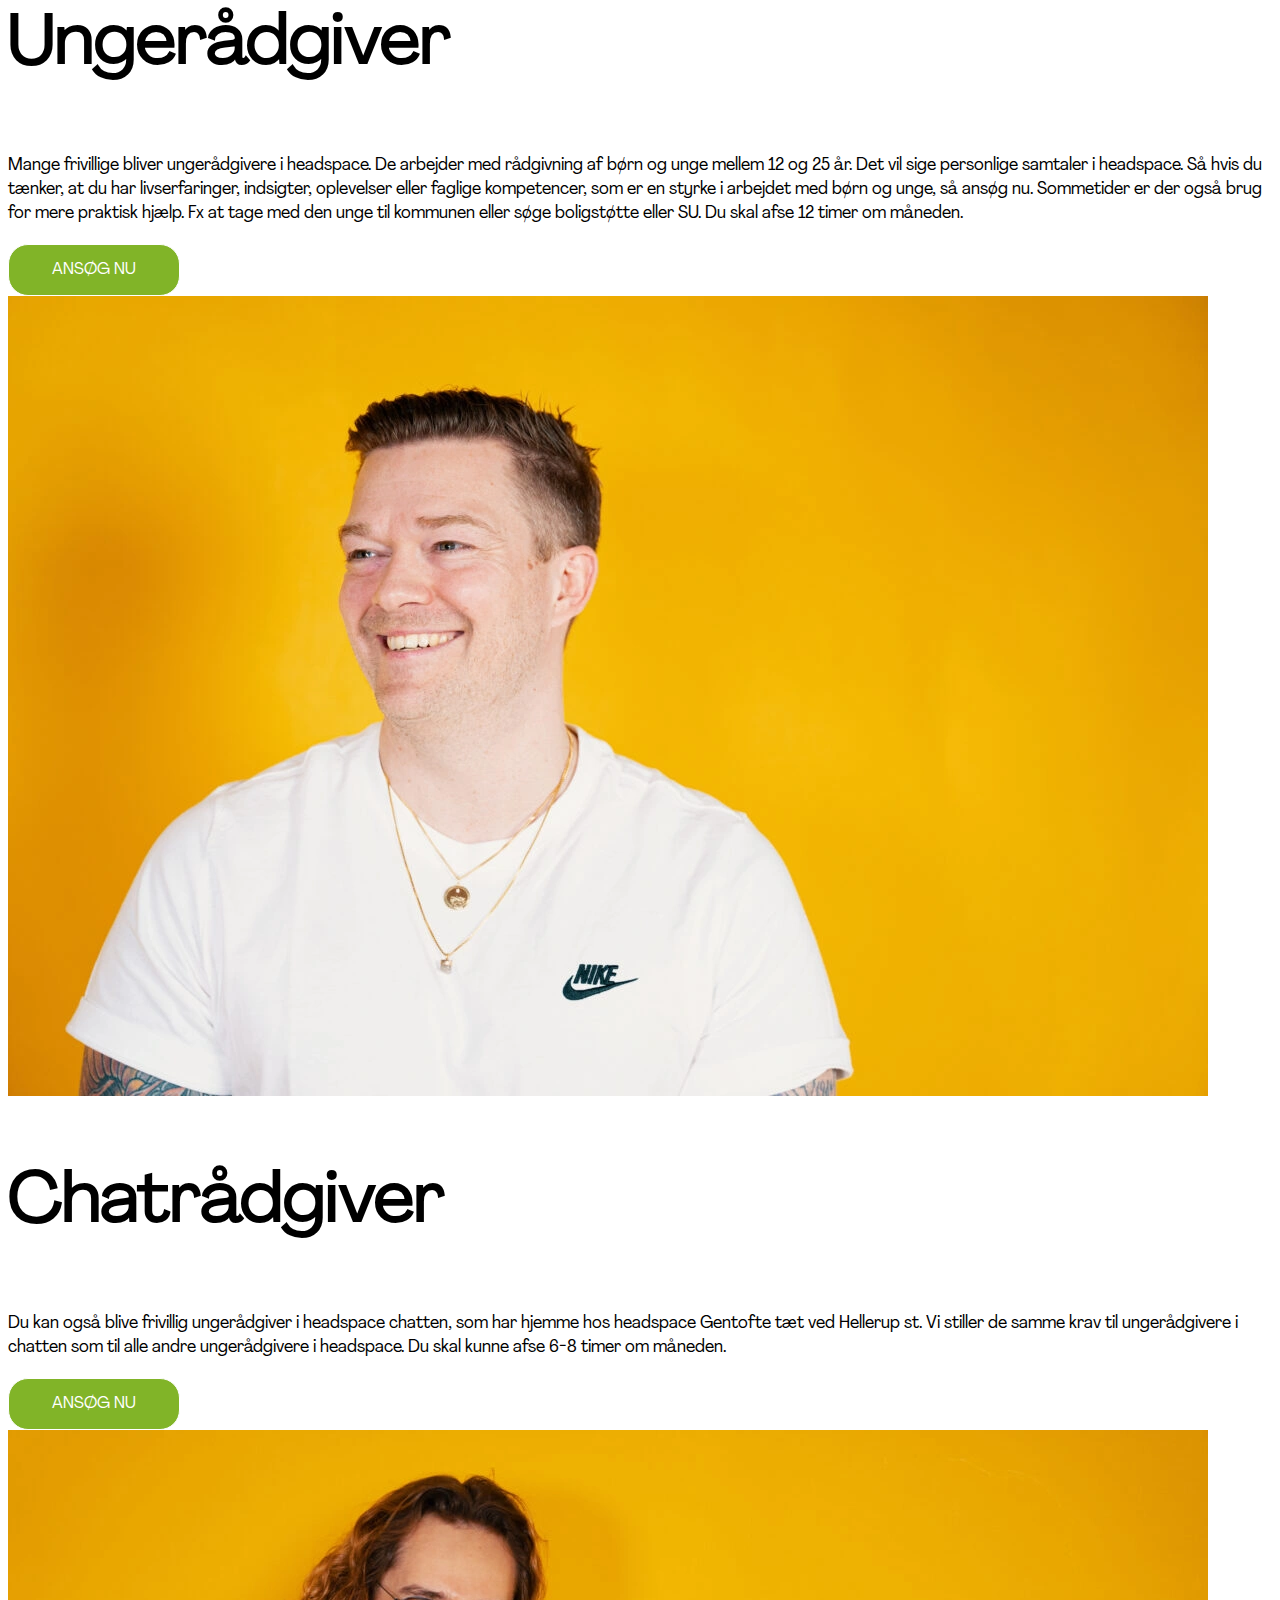
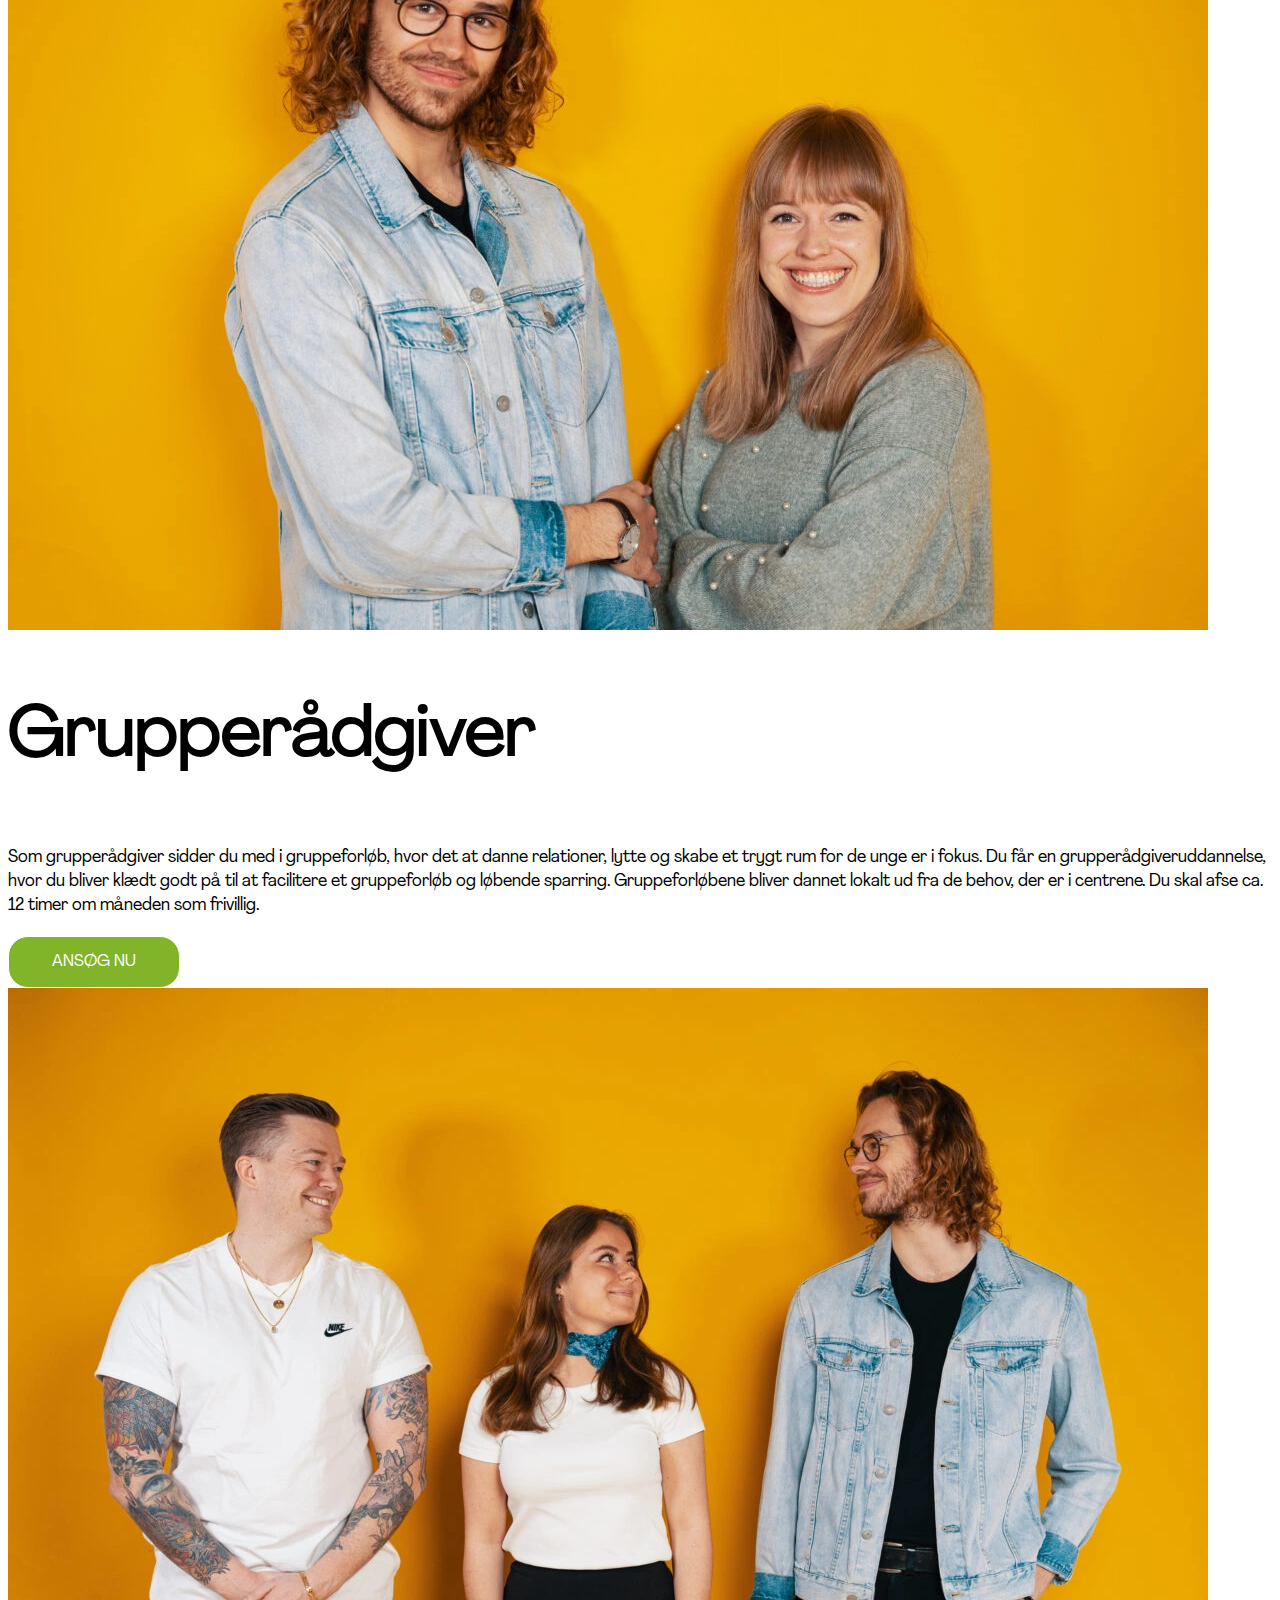
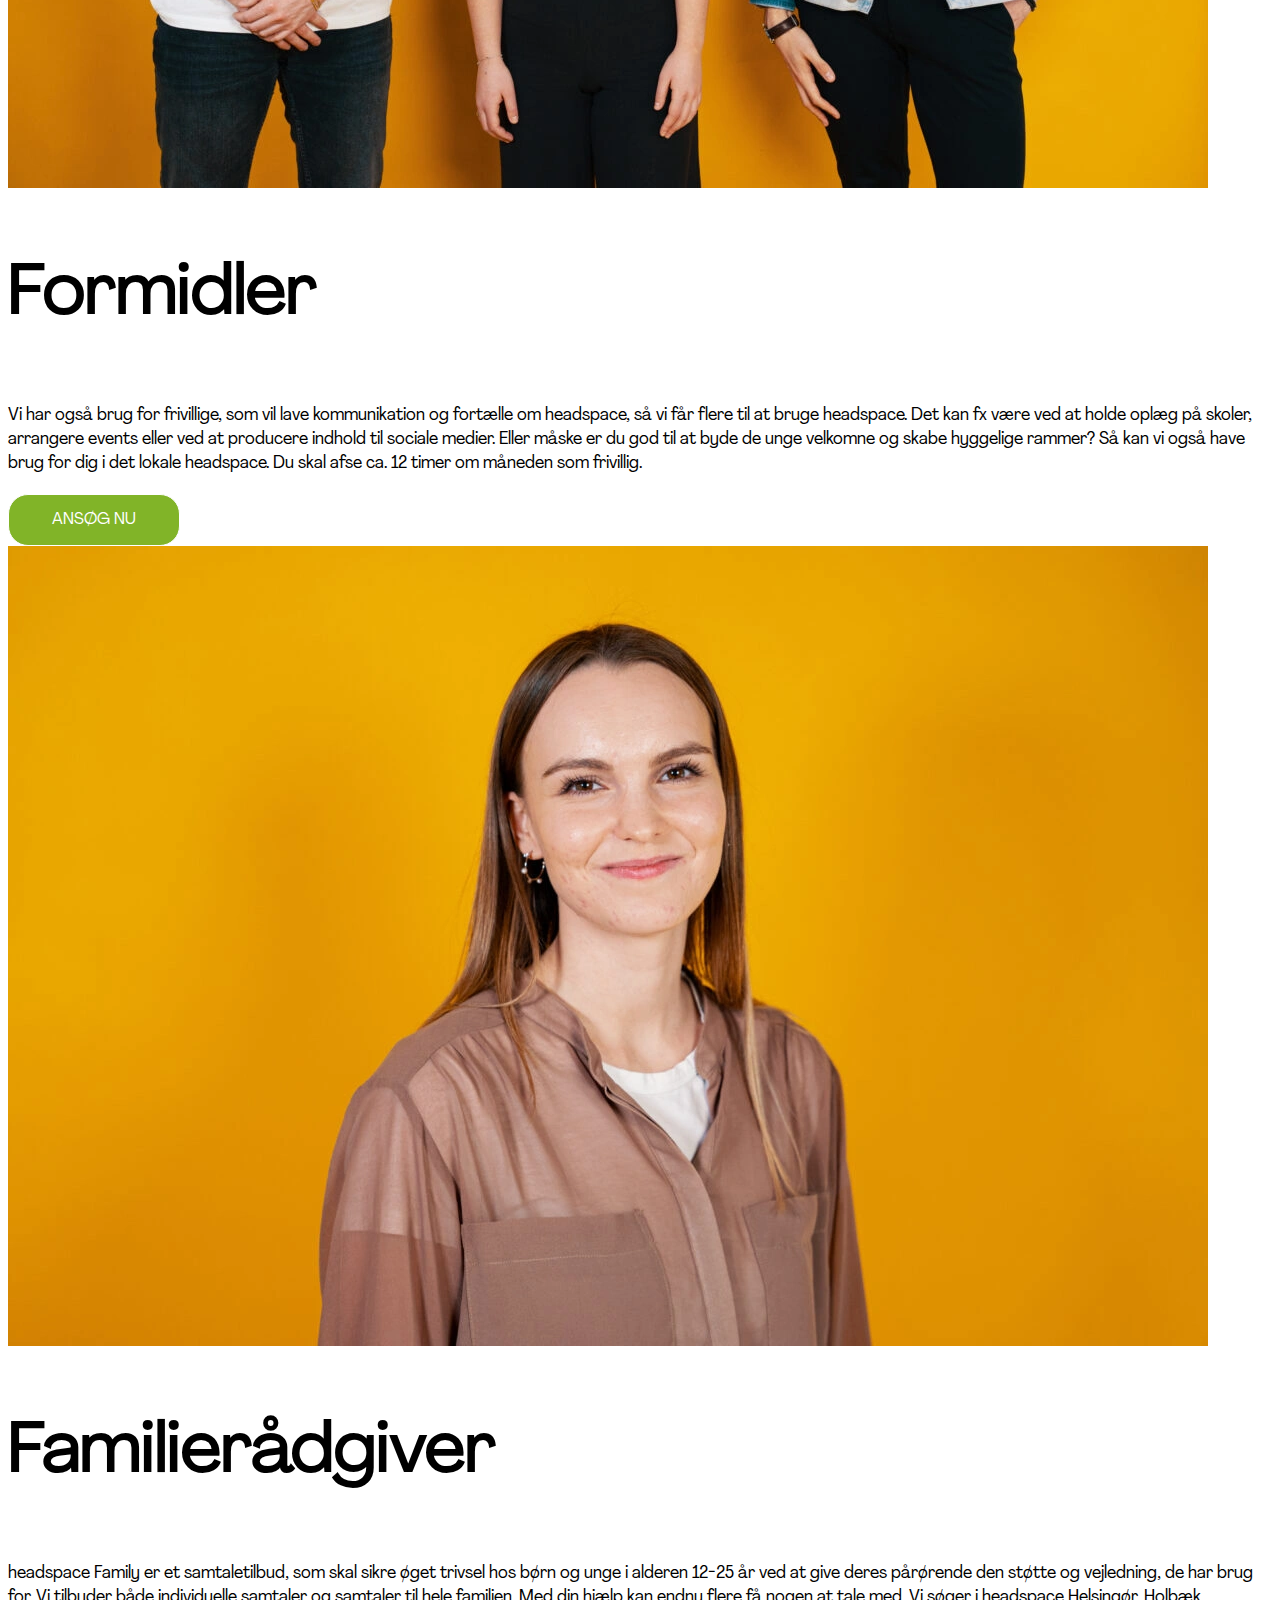
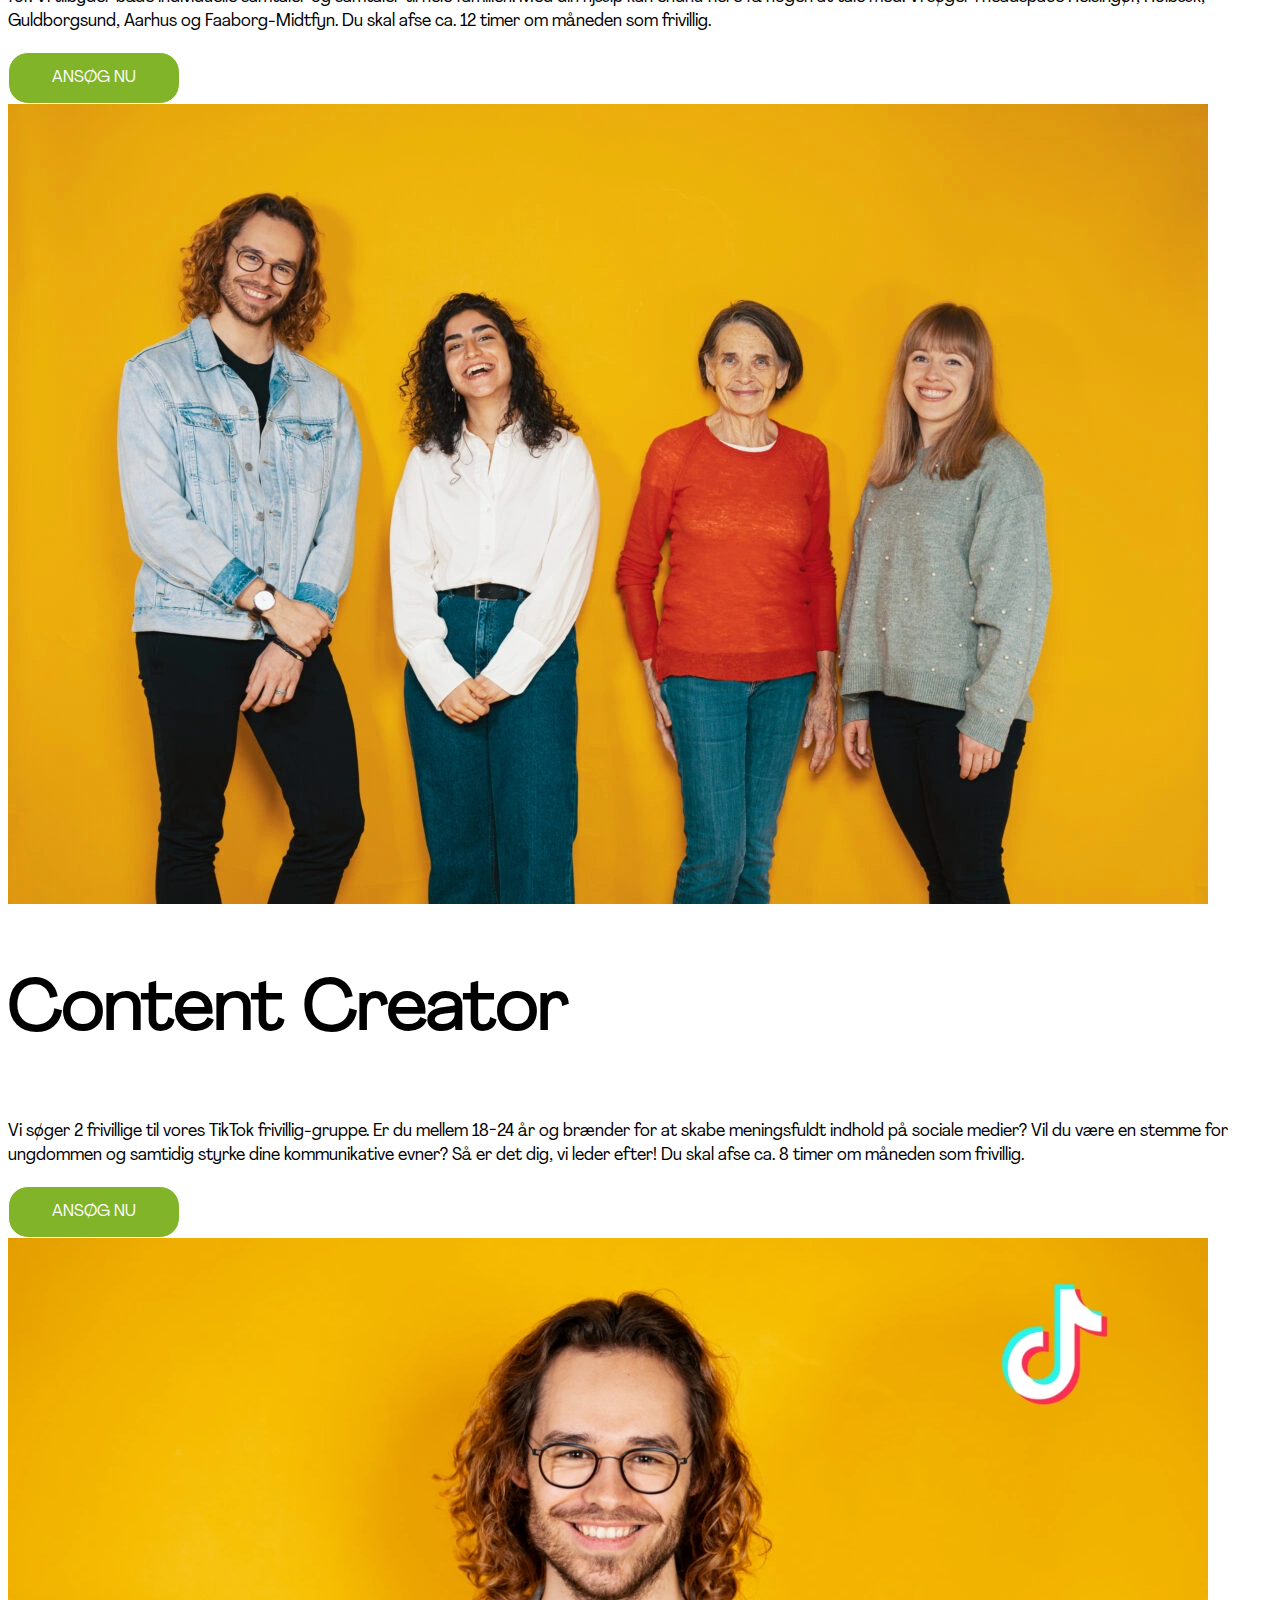
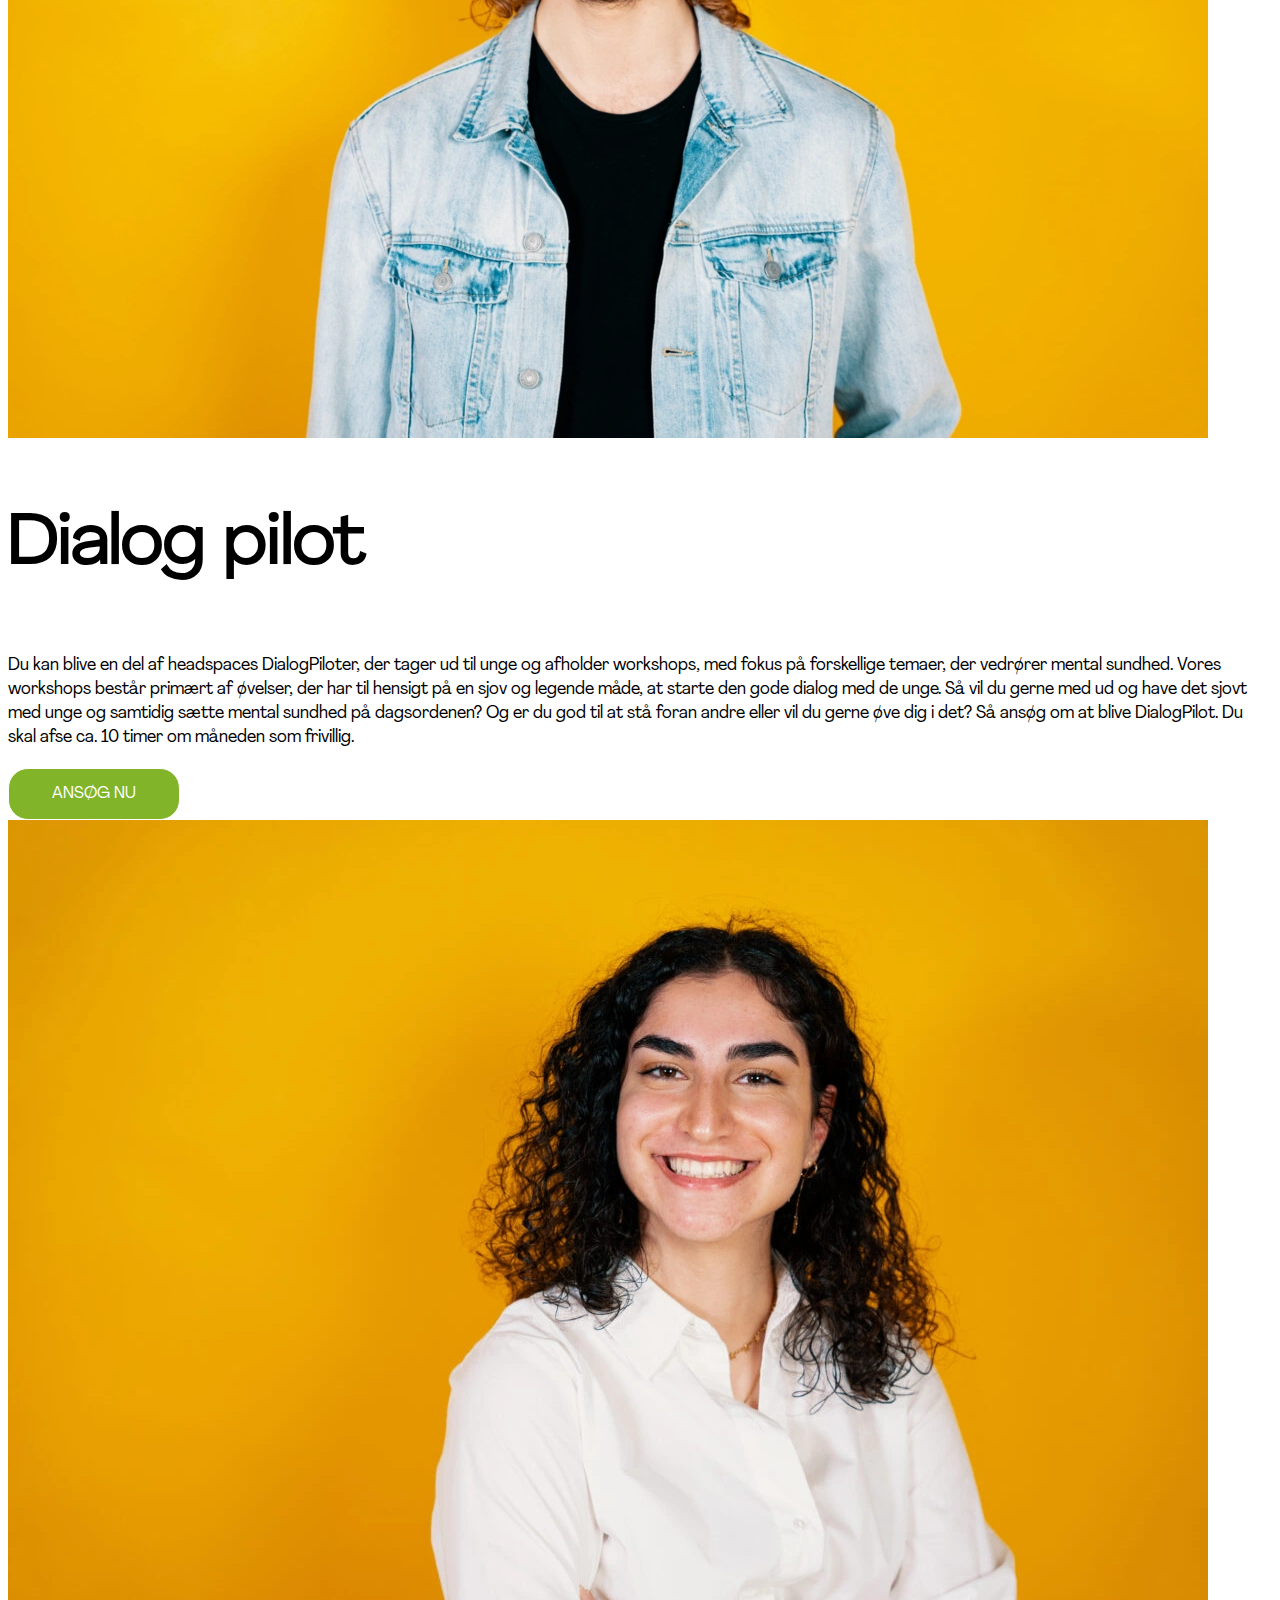
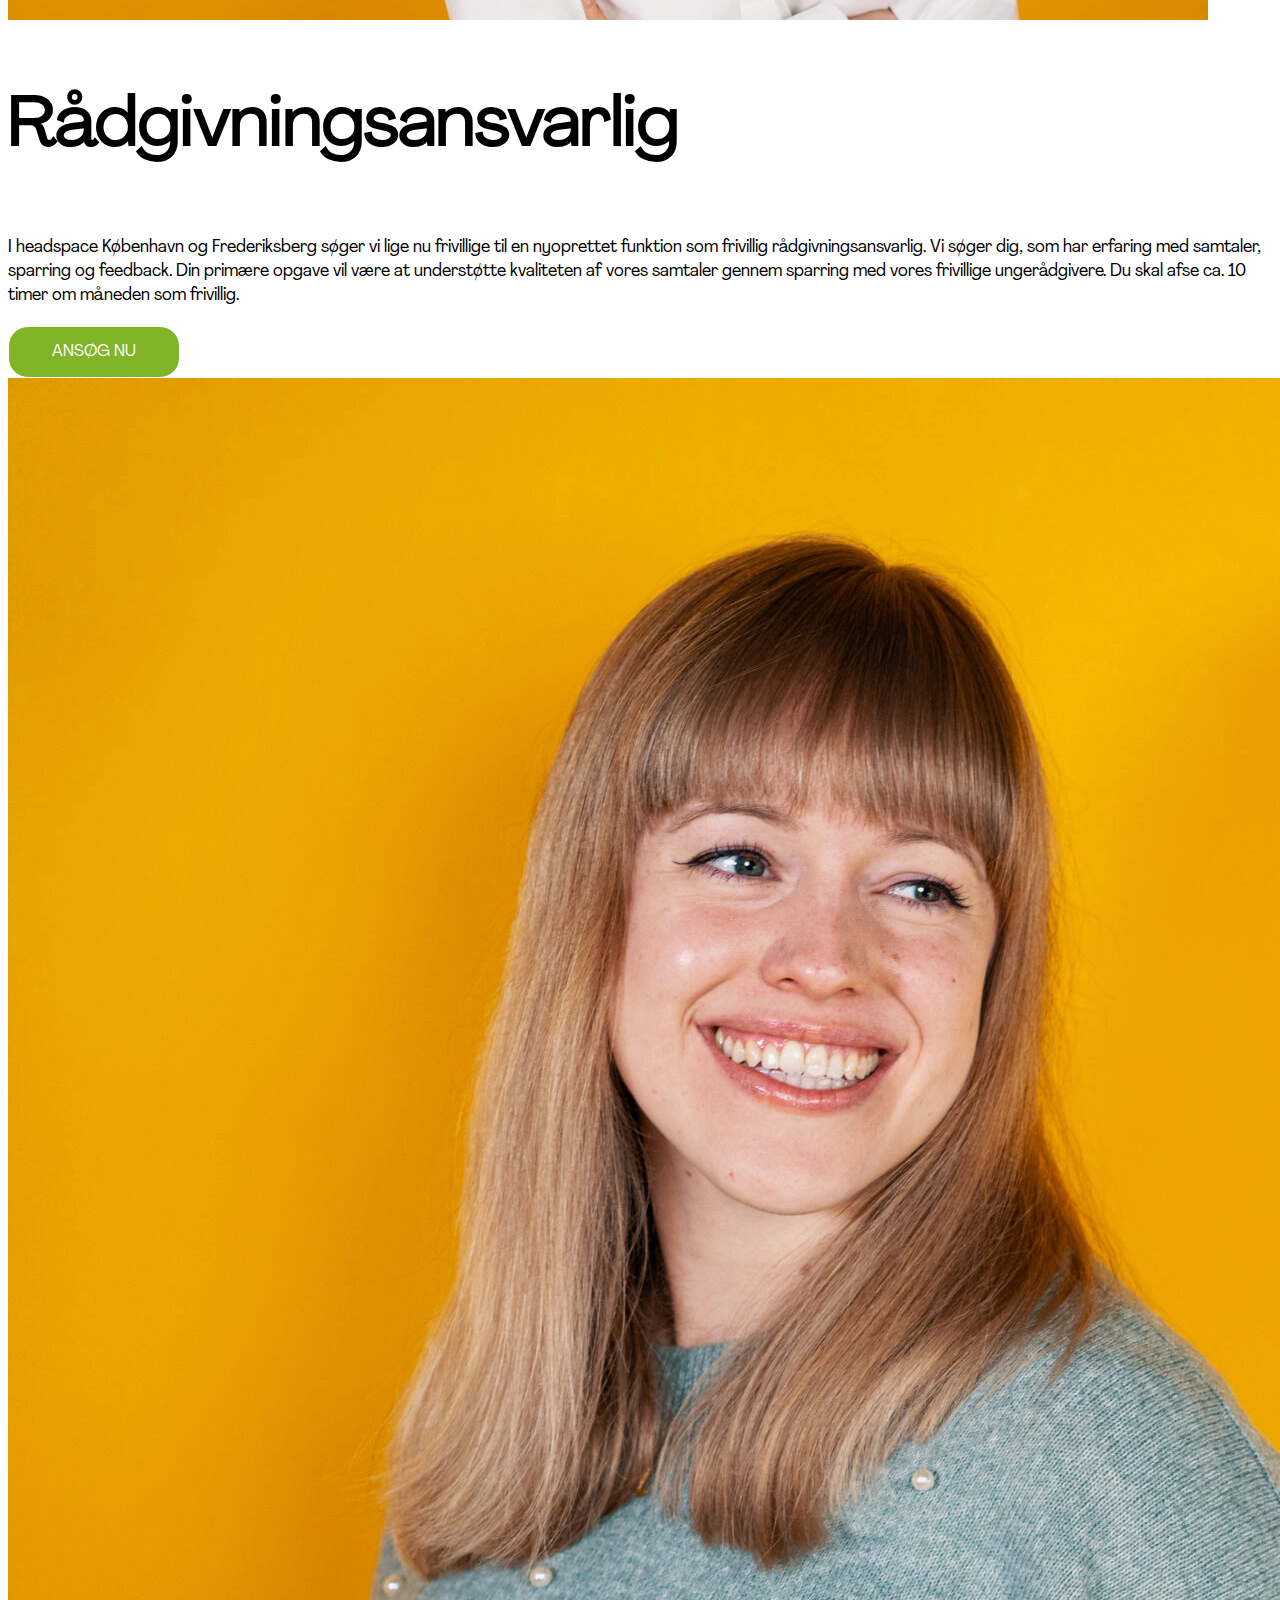
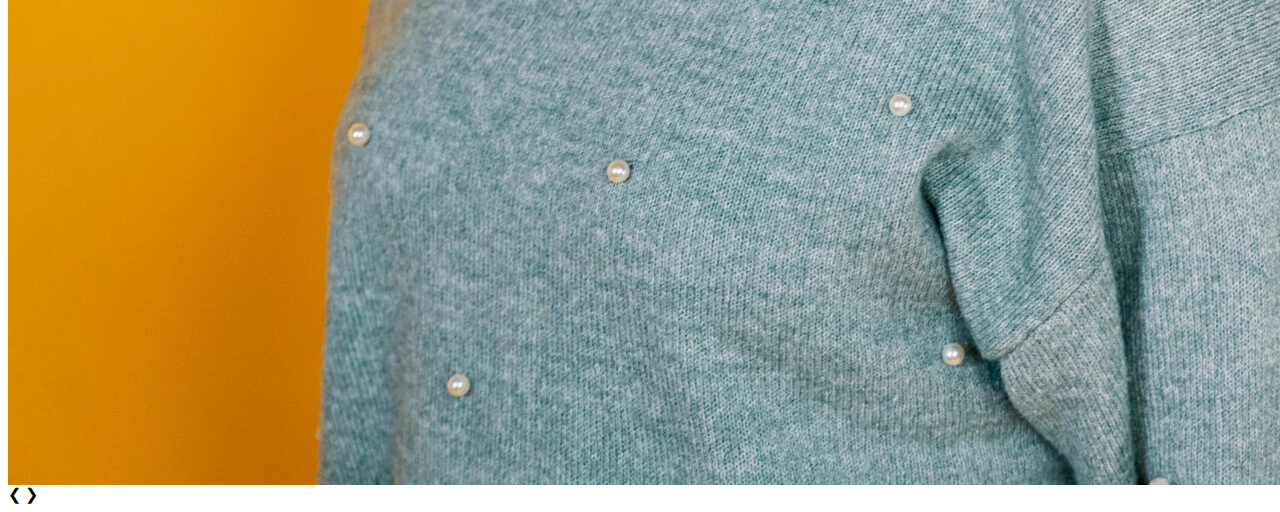
==== billedegalleri.html @ 68f053f8 "css - buttons" ====
<html lang="da" dir="ltr">
    <head>
        <meta charset="UTF-8">
        <meta name="viewport" content="width=device-width, initial-scale=1.0">
        <title>headspace</title>
        <link rel="stylesheet" href="main.css">
        <script src="script.js" defer></script>
    </head>

    <body>
        <!--SLIDESHOW BOX-->
        <section class="section-4">
            <div class="slide-box">
                <div class="slide-box__text">
                    <h3>Ungerådgiver</h3>
                    <p>Mange frivillige bliver ungerådgivere i headspace. 
                        De arbejder med rådgivning af børn og unge mellem 12 og 25 år. 
                        Det vil sige personlige samtaler i headspace. Så hvis du tænker, 
                        at du har livserfaringer, indsigter, oplevelser eller faglige 
                        kompetencer, som er en styrke i arbejdet med børn og unge, så ansøg nu.
                        Sommetider er der også brug for mere praktisk hjælp. 
                        Fx at tage med den unge til kommunen eller søge boligstøtte eller SU.
                        Du skal afse 12 timer om måneden.
                    </p>
                    <a href="#" class="cta-button">ANSØG NU</a>
                </div>
                <div class="slide-box__image">
                    <img src="images/ungerådgiver.webp" alt="Ung, smilende mand">
                </div>
            </div>

            <div class="slide-box">
                <div class="slide-box__text">
                    <h3>Chatrådgiver</h3>
                    <p>Du kan også blive frivillig ungerådgiver i headspace chatten, 
                        som har hjemme hos headspace Gentofte tæt ved Hellerup st.
                        Vi stiller de samme krav til ungerådgivere i chatten 
                        som til alle andre ungerådgivere i headspace. 
                        Du skal kunne afse 6-8 timer om måneden.
                    </p>
                    <a href="#" class="cta-button">ANSØG NU</a>
                </div>
                <div class="slide-box__image">
                    <img src="images/chat.webp" alt="Ung, smilende mand og kvinde">
                </div>
            </div>

            <div class="slide-box">
                <div class="slide-box__text">
                    <h3>Grupperådgiver</h3>
                    <p>Som grupperådgiver sidder du med i gruppeforløb, 
                        hvor det at danne relationer, lytte og skabe et trygt rum 
                        for de unge er i fokus. Du får en grupperådgiveruddannelse, 
                        hvor du bliver klædt godt på til at facilitere et gruppeforløb 
                        og løbende sparring. Gruppeforløbene bliver dannet lokalt 
                        ud fra de behov, der er i centrene. 
                        Du skal afse ca. 12 timer om måneden som frivillig.
                    </p>
                    <a href="#" class="cta-button">ANSØG NU</a>
                </div>
                <div class="slide-box__image">
                    <img src="images/grupperådgiver.webp" alt="Tre unge voksne, der smiler til hinanden">
                </div>
            </div>

            <div class="slide-box">
                <div class="slide-box__text">
                    <h3>Formidler</h3>
                    <p>Vi har også brug for frivillige, som vil lave 
                        kommunikation og fortælle om headspace, 
                        så vi får flere til at bruge headspace. 
                        Det kan fx være ved at holde oplæg på skoler, 
                        arrangere events eller ved at producere indhold til sociale medier. 
                        Eller måske er du god til at byde de unge velkomne og skabe hyggelige rammer? 
                        Så kan vi også have brug for dig i det lokale headspace.
                        Du skal afse ca. 12 timer om måneden som frivillig.
                    </p>
                    <a href="#" class="cta-button">ANSØG NU</a>
                </div>
                <div class="slide-box__image">
                    <img src="images/formidler.webp" alt="Ung kvinde, der smiler">
                </div>
            </div>

            <div class="slide-box">
                <div class="slide-box__text">
                    <h3>Familierådgiver</h3>
                    <p>headspace Family er et samtaletilbud, som skal sikre øget trivsel 
                        hos børn og unge i alderen 12-25 år ved at give deres pårørende 
                        den støtte og vejledning, de har brug for. 
                        Vi tilbyder både individuelle samtaler og samtaler til hele familien. 
                        Med din hjælp kan endnu flere få nogen at tale med. 
                        Vi søger i headspace Helsingør, Holbæk, Guldborgsund, 
                        Aarhus og Faaborg-Midtfyn.
                        Du skal afse ca. 12 timer om måneden som frivillig.
                    </p>
                    <a href="#" class="cta-button">ANSØG NU</a>
                </div>
                <div class="slide-box__image">
                    <img src="images/family.webp" alt="Fire mennesker, der smiler">
                </div>
            </div>

            <div class="slide-box">
                <div class="slide-box__text">
                    <h3>Content Creator</h3>
                    <p>Vi søger 2 frivillige til vores TikTok frivillig-gruppe. 
                        Er du mellem 18-24 år og brænder for at skabe meningsfuldt 
                        indhold på sociale medier? 
                        Vil du være en stemme for ungdommen og samtidig styrke dine kommunikative evner? 
                        Så er det dig, vi leder efter!
                        Du skal afse ca. 8 timer om måneden som frivillig.
                    </p>
                    <a href="#" class="cta-button">ANSØG NU</a>
                </div>
                <div class="slide-box__image">
                    <img src="images/contentcreator.webp" alt="Ung, smilende mand">
                </div>
            </div>

            <div class="slide-box">
                <div class="slide-box__text">
                    <h3>Dialog pilot</h3>
                    <p>Du kan blive en del af headspaces DialogPiloter, 
                        der tager ud til unge og afholder workshops, 
                        med fokus på forskellige temaer, der vedrører mental sundhed.
                        Vores workshops består primært af øvelser, der har til hensigt på en sjov og legende måde, 
                        at starte den gode dialog med de unge.
                        Så vil du gerne med ud og have det sjovt med unge 
                        og samtidig sætte mental sundhed på dagsordenen? 
                        Og er du god til at stå foran andre eller vil du gerne øve dig i det?
                        Så ansøg om at blive DialogPilot.
                        Du skal afse ca. 10 timer om måneden som frivillig.
                    </p>
                    <a href="#" class="cta-button">ANSØG NU</a>
                </div>
                <div class="slide-box__image">
                    <img src="images/dialogpilot.webp" alt="Kvinde, der smiler">
                </div>
            </div>

            <div class="slide-box">
                <div class="slide-box__text">
                    <h3>Rådgivningsansvarlig</h3>
                    <p>I headspace København og Frederiksberg søger vi lige nu frivillige 
                        til en nyoprettet funktion som frivillig rådgivningsansvarlig. 
                        Vi søger dig, som har erfaring med samtaler, sparring og feedback. 
                        Din primære opgave vil være at understøtte kvaliteten 
                        af vores samtaler gennem sparring med vores frivillige ungerådgivere.
                        Du skal afse ca. 10 timer om måneden som frivillig.
                    </p>
                    <a href="#" class="cta-button">ANSØG NU</a>
                </div>
                <div class="slide-box__image">
                    <img src="images/rådgivningsansvarlig.webp" alt="Kvinde, der smiler">
                </div>
            </div>

            <!--PREV & NEXT-->
            <a class="prev" onclick="plusSlides(-1)">&#10094;</a>
            <a class="next" onclick="plusSlides(1)">&#10095;</a>

            <!--DOTS-->
            <div>
                <span class="dot" onclick="currentSlide(1)"></span>
                <span class="dot" onclick="currentSlide(2)"></span>
                <span class="dot" onclick="currentSlide(3)"></span>
                <span class="dot" onclick="currentSlide(4)"></span>
                <span class="dot" onclick="currentSlide(5)"></span>
                <span class="dot" onclick="currentSlide(6)"></span>
                <span class="dot" onclick="currentSlide(7)"></span>
                <span class="dot" onclick="currentSlide(8)"></span>
            </div>
        </section>
    </body>
---- main.css ----
/*IMPORTED FONTS*/
@font-face {
    font-family: 'Agrandir-regular';
    src: url(fonts/Agrandir-Regular.otf);
}
@font-face {
    font-family: 'Agrandir-narrow';
    src: url(fonts/Agrandir-Narrow.otf);
}
@font-face {
    font-family: 'Agrandir-WideBlackItalic';
    src: url(fonts/Agrandir-WideBlackItalic.otf);
}
@font-face {
    font-family: 'Agrandir-WideLight';
    src: url(fonts/Agrandir-WideLight.otf);
}
@font-face {
    font-family: 'Agrandir-ThinItalic';
    src: url(fonts/Agrandir-ThinItalic.otf);
}
@font-face {
    font-family: 'Agrandir-TextBold';
    src: url(fonts/Agrandir-TextBold.otf);
}

h1 {
    font-family: "Agrandir-regular";
    font-size: 48px;
    line-height: 52px;
}

h2 {
    font-family: "Agrandir-regular";
    font-size: 24px;
    line-height: 28px;
}

h3 {
    font-family: "Agrandir-regular";
    font-size: 24px;
    line-height: 28px;
}

p{
    font-family: "Agrandir-narrow";
    font-size: 16px;
    line-height: 20px;
}
/*BUTTONS*/
.cta-button {
    display: inline-block;
    width: 105px;
    height: 30px;
    border-radius: 40px;
    border: 1px solid #fff;
    background-color: #81b428;
    font-family: "Agrandir-regular";
    font-size: 12px;
    text-align: center;
    color: #fff;
    line-height: 30px;
    text-decoration: none;
}

.cta-button:hover {
    background-color: #648D1C;
}

body {
    background-color: #fff;
    color: #000;
}

/*HEADER*/
/*HERO*/
/*SECTION 1 - VIDEO MED JAKOB */
/*SECTION 2 - QUIZ */
/*SECTION 3 - INFO */
/*SECTION 4 - SLIDESHOW */
/*SECTION 5 - Q&A*/
/*SECTION 6 - INFO */
/*SECTION 7 - KONTAKTFORMULAR */
/*SECTION 8 - SOME INFLUENCERS */
/*FOOTER*/
@media only screen and (min-width: 768px) {
    h1 {
        font-family: "Agrandir-regular";
        font-size: 64px;
        line-height: 70px;
    }
    h2 {
        font-family: "Agrandir-regular";
        font-size: 40px;
        line-height: 46px;
    }
    h3 {
        font-family: "Agrandir-regular";
        font-size: 70px;
        line-height: 76px;
    }

    p{
        font-family: "Agrandir-narrow";
        font-size: 18px;
        line-height: 24px;
    }

    .cta-button {
        display: inline-block;
        width: 170px;
        height: 50px;
        border-radius: 20px;
        font-size: 16px;
        line-height: 50px;
    }
    

    /*HEADER*/
    /*HERO*/
    /*SECTION 1 - VIDEO MED JAKOB */
    /*SECTION 2 - QUIZ */
    /*SECTION 3 - INFO */
    /*SECTION 4 - SLIDESHOW */
    /*SECTION 5 - Q&A*/
    /*SECTION 6 - INFO */
    /*SECTION 7 - KONTAKTFORMULAR */
    /*SECTION 8 - SOME INFLUENCERS */
    /*FOOTER*/
}

@media only screen and (min-width: 1240px) {
    /*HEADER*/
    /*HERO*/
    /*SECTION 1 - VIDEO MED JAKOB */
    /*SECTION 2 - QUIZ */
    /*SECTION 3 - INFO */
    /*SECTION 4 - SLIDESHOW */
    /*SECTION 5 - Q&A*/
    /*SECTION 6 - INFO */
    /*SECTION 7 - KONTAKTFORMULAR */
    /*SECTION 8 - SOME INFLUENCERS */
    /*FOOTER*/
}
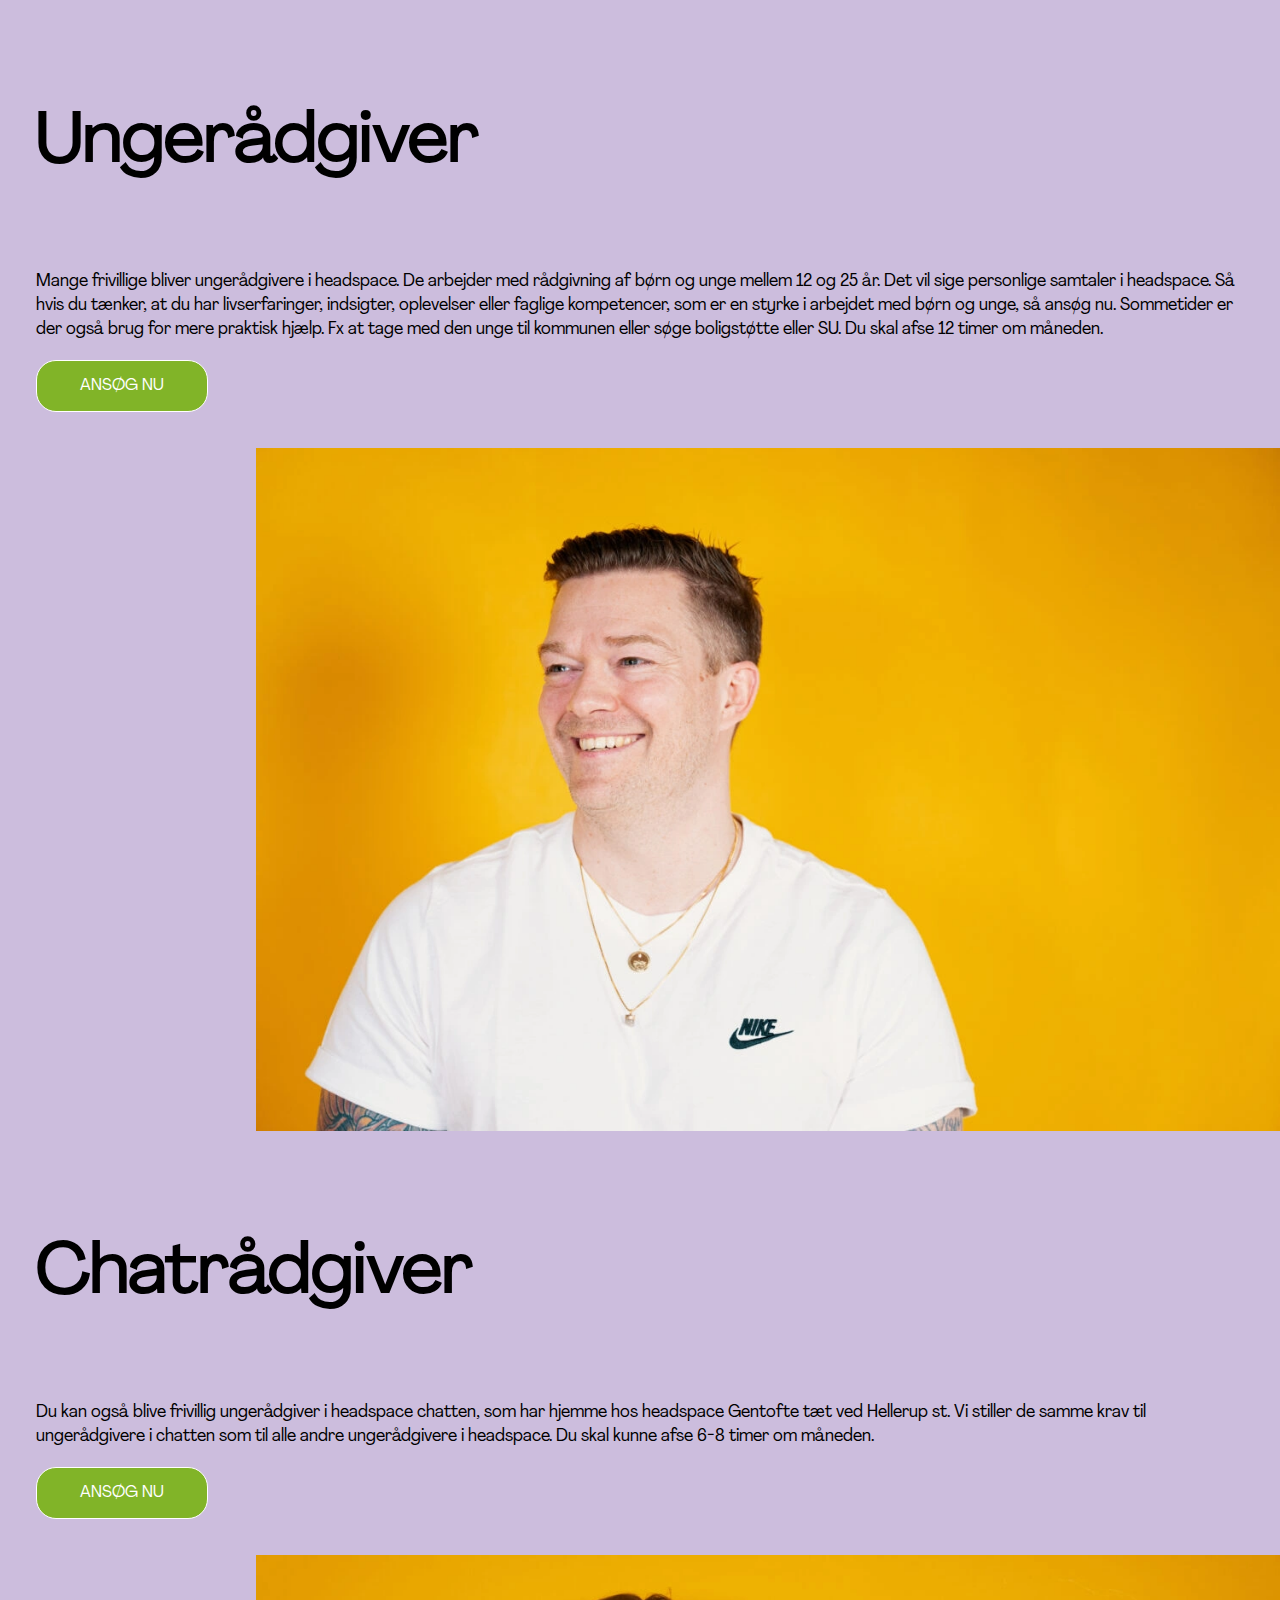
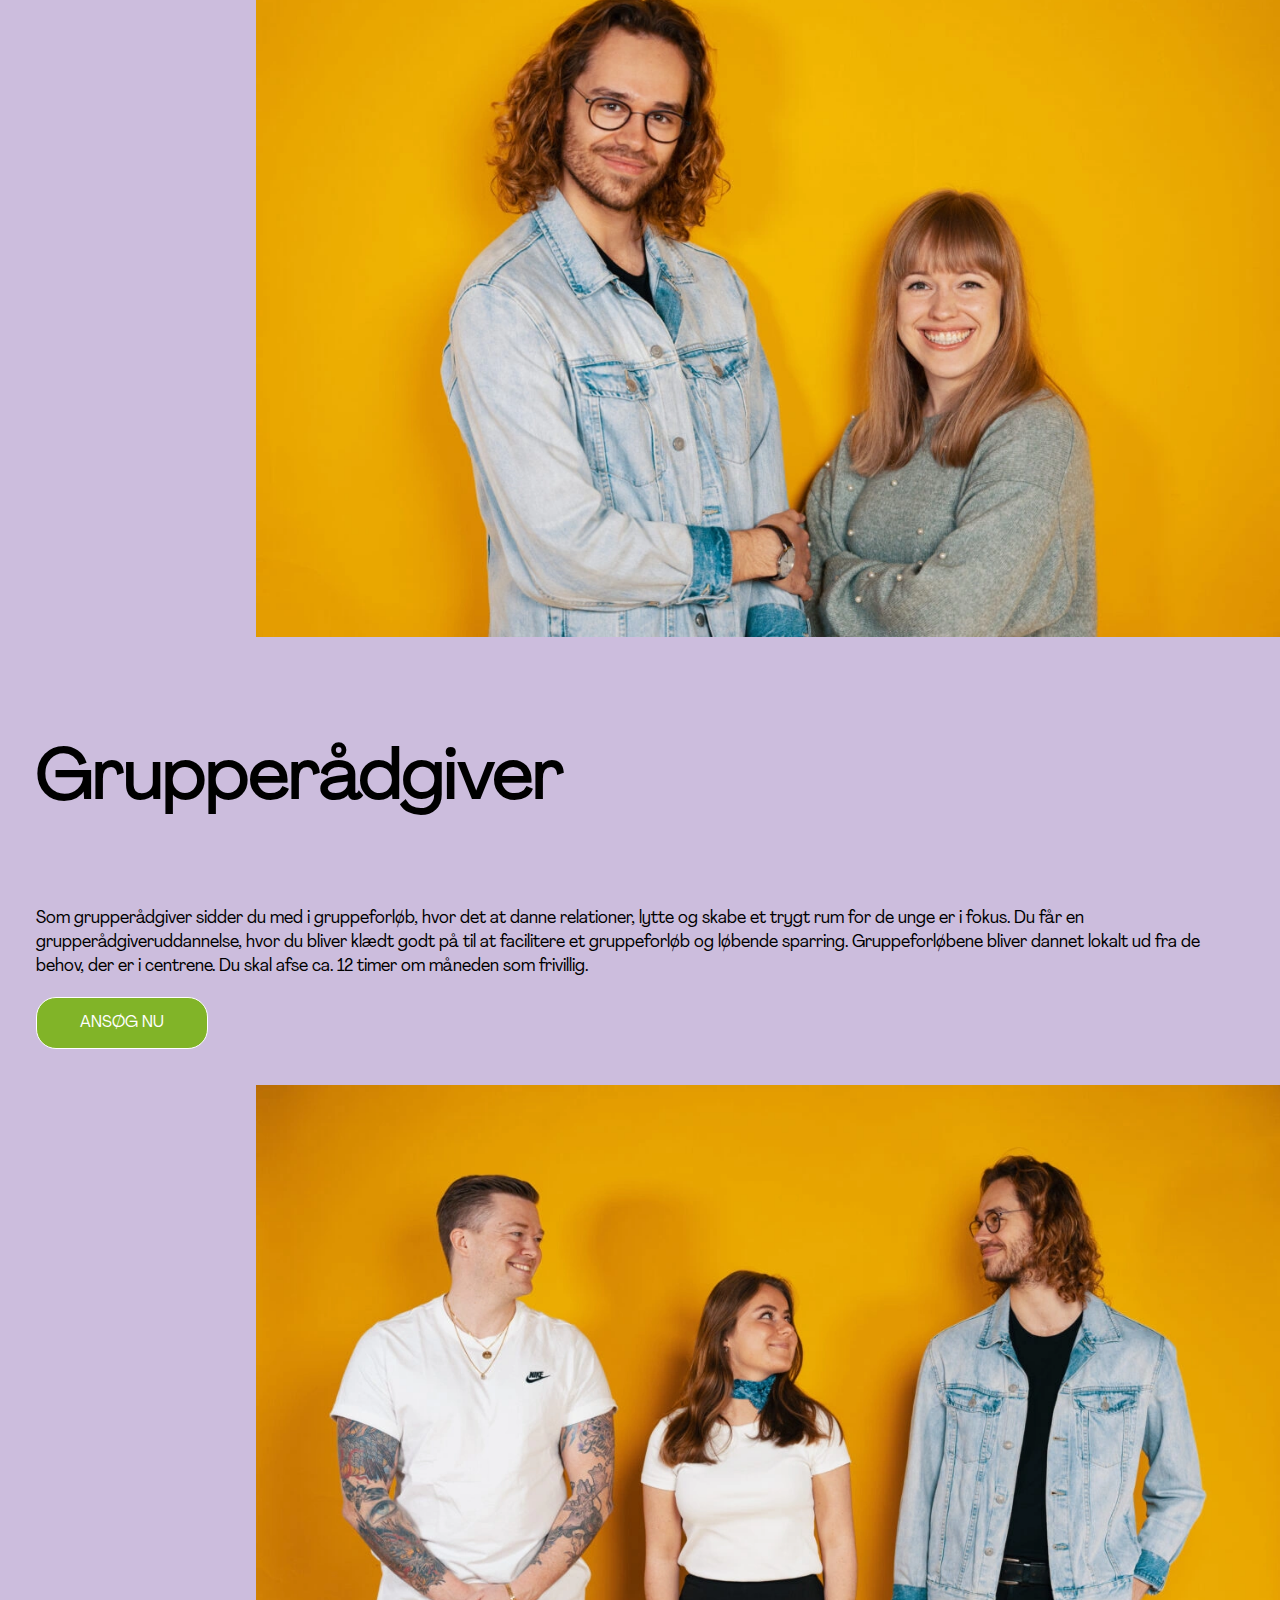
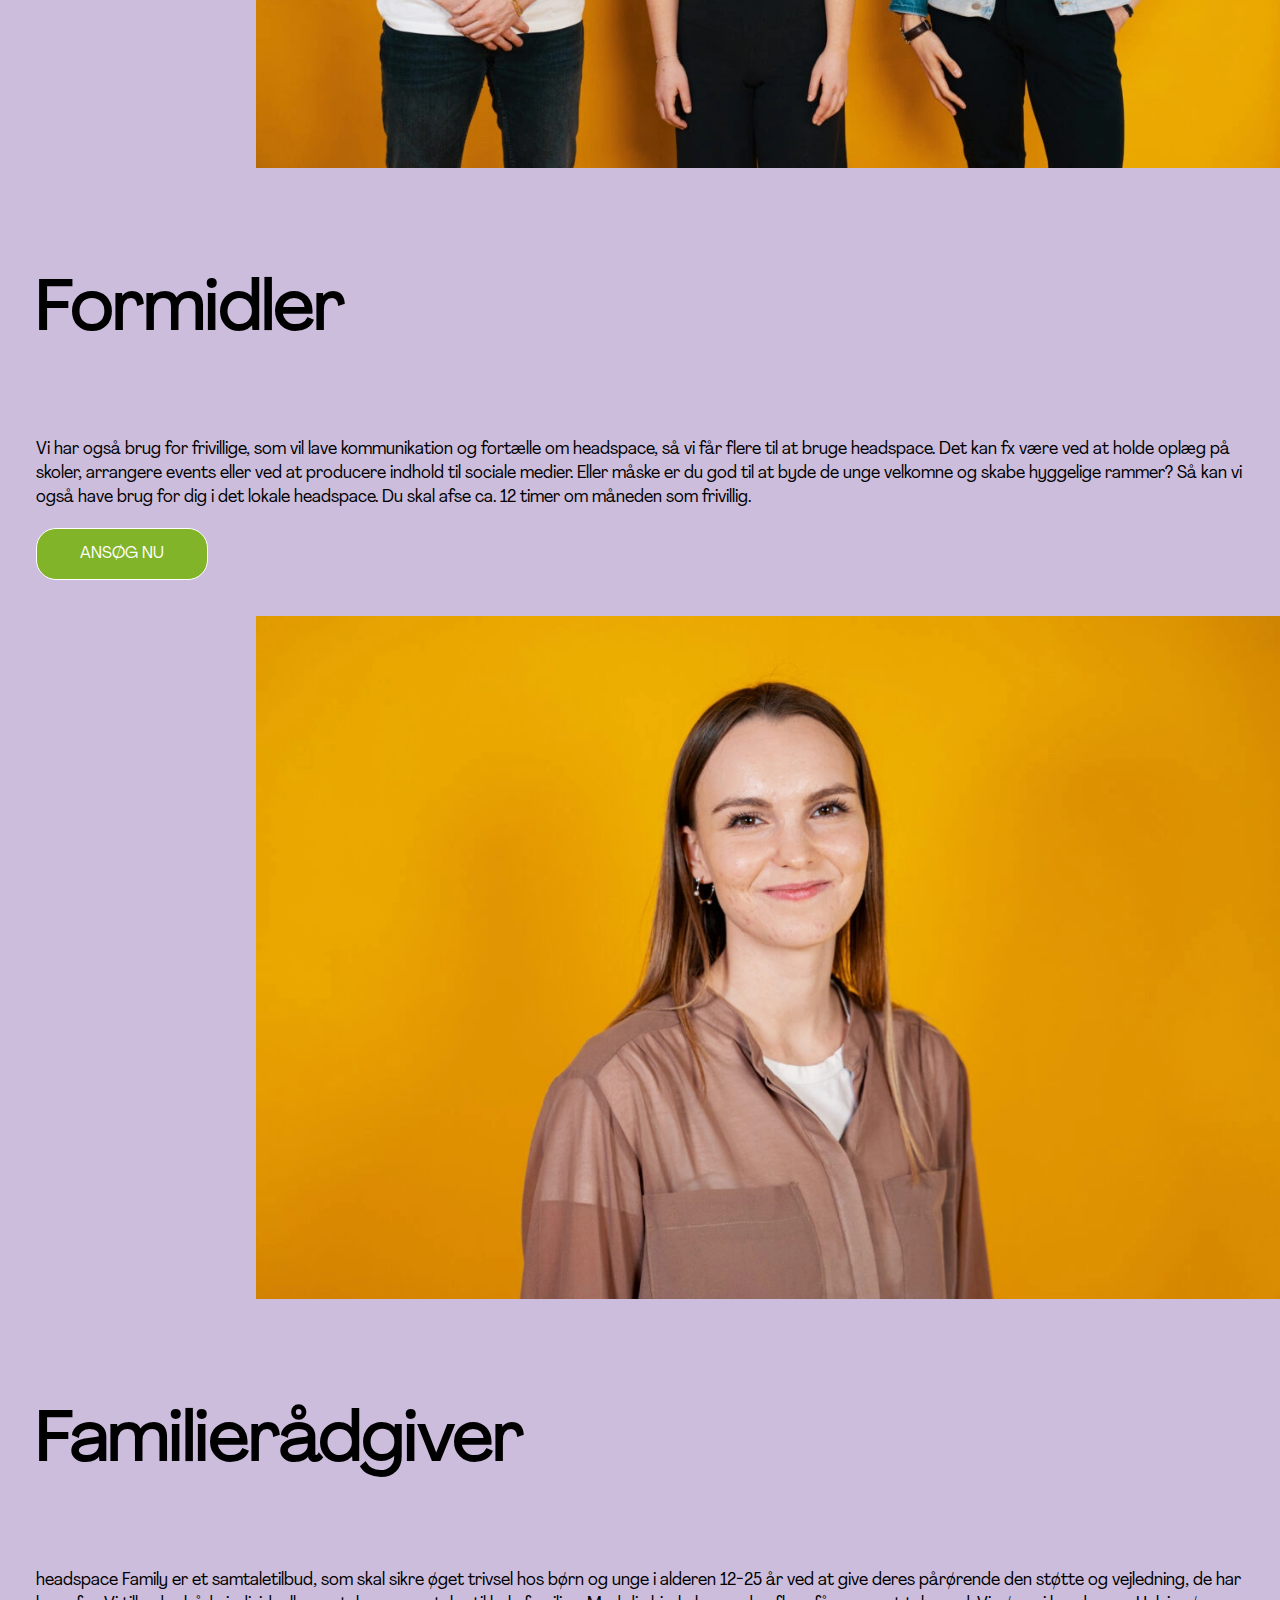
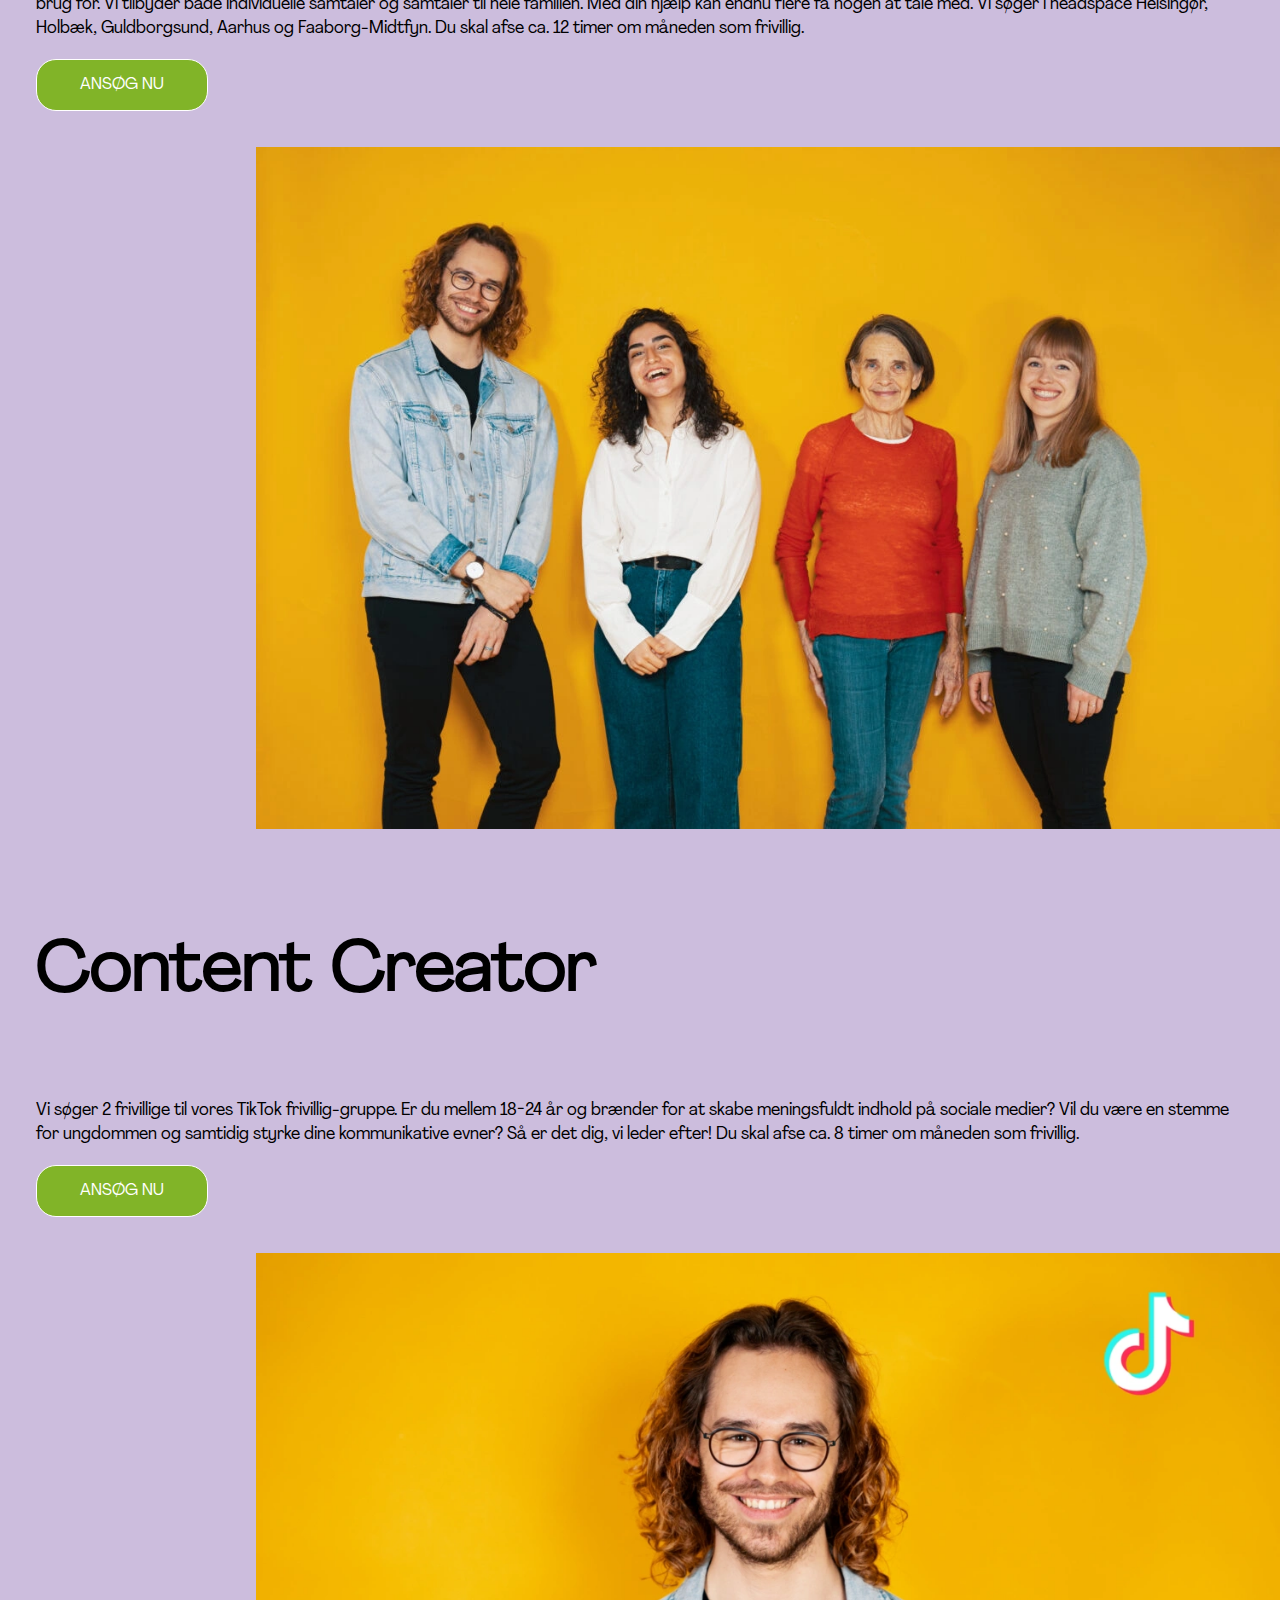
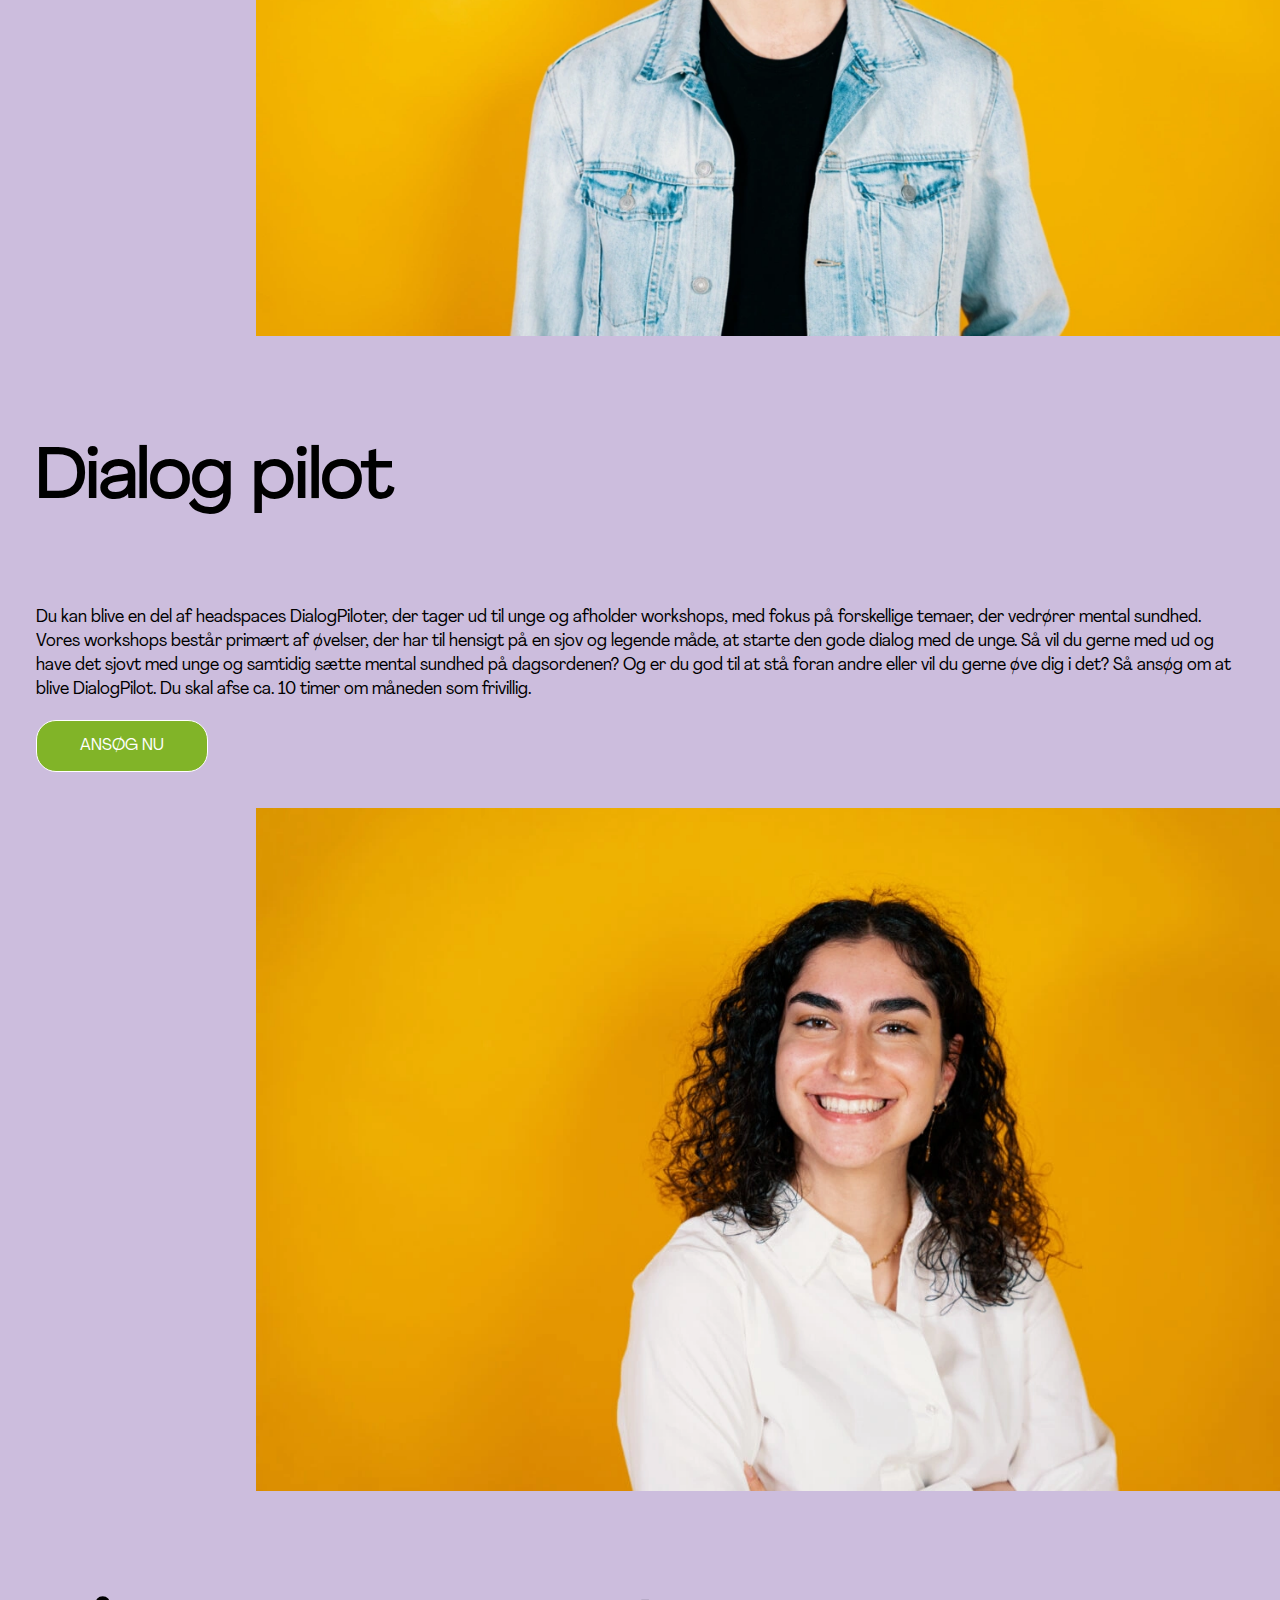
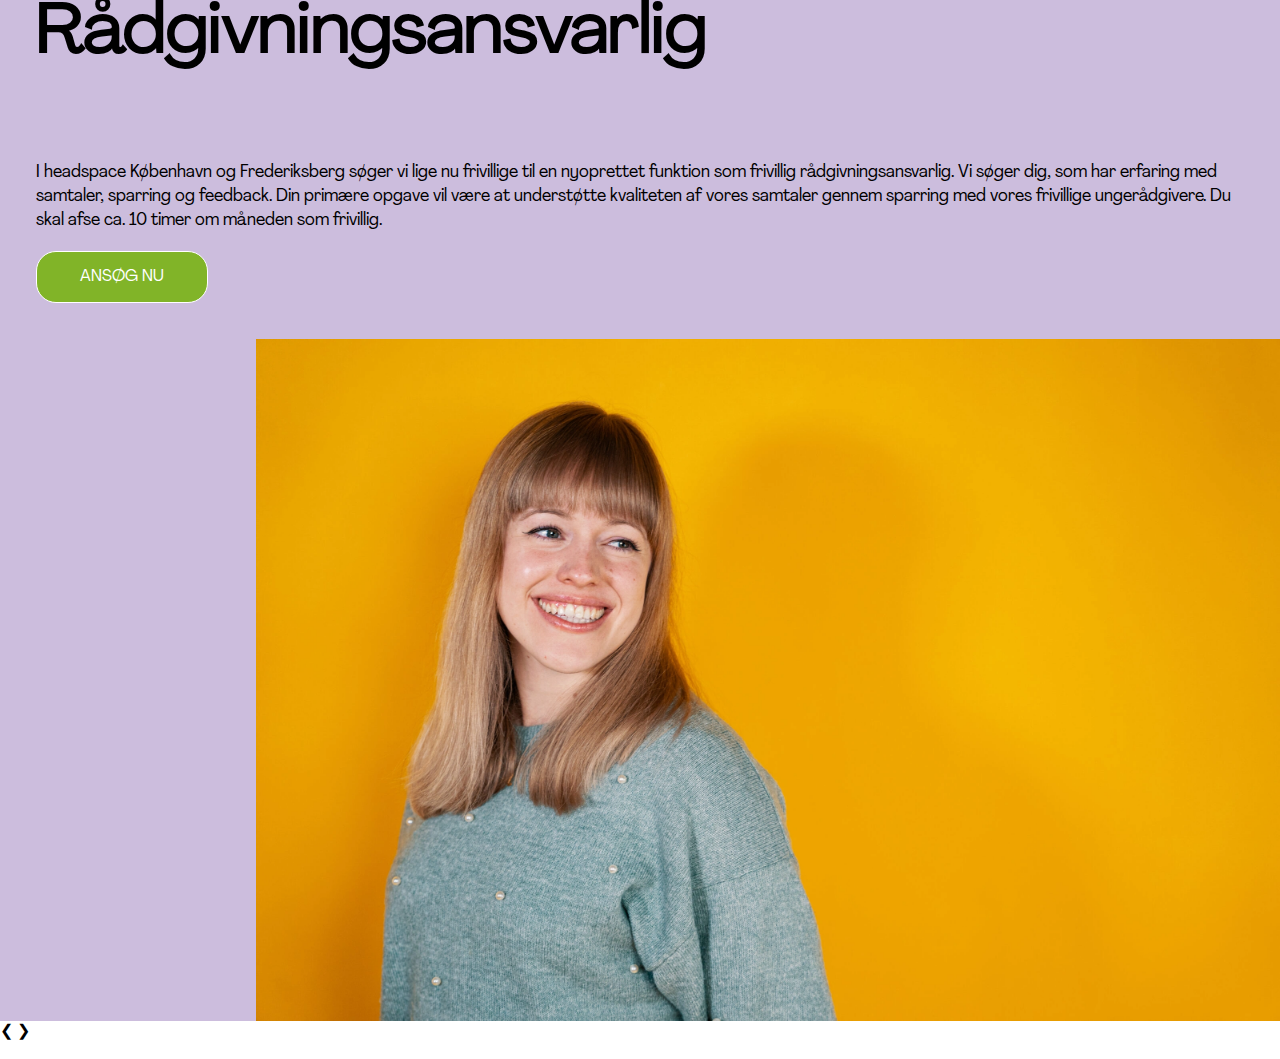
==== commit cbaff297: "css, slideshow" ====
--- a/billedegalleri.html
+++ b/billedegalleri.html
@@ -25,7 +25,7 @@
                     <a href="#" class="cta-button">ANSØG NU</a>
                 </div>
                 <div class="slide-box__image">
-                    <img src="images/ungerådgiver.webp" alt="Ung, smilende mand">
+                    <img src="images/frivillig_stilling_ungerådgiver.webp" alt="Ung, smilende mand">
                 </div>
             </div>
 
@@ -41,7 +41,7 @@
                     <a href="#" class="cta-button">ANSØG NU</a>
                 </div>
                 <div class="slide-box__image">
-                    <img src="images/chat.webp" alt="Ung, smilende mand og kvinde">
+                    <img src="images/frivillig_stilling_chat.webp" alt="Ung, smilende mand og kvinde">
                 </div>
             </div>
 
@@ -59,7 +59,7 @@
                     <a href="#" class="cta-button">ANSØG NU</a>
                 </div>
                 <div class="slide-box__image">
-                    <img src="images/grupperådgiver.webp" alt="Tre unge voksne, der smiler til hinanden">
+                    <img src="images/frivillig_stilling_grupperådgiver.webp" alt="Tre unge voksne, der smiler til hinanden">
                 </div>
             </div>
 
@@ -78,7 +78,7 @@
                     <a href="#" class="cta-button">ANSØG NU</a>
                 </div>
                 <div class="slide-box__image">
-                    <img src="images/formidler.webp" alt="Ung kvinde, der smiler">
+                    <img src="images/frivillig_stilling_formidler.webp" alt="Ung kvinde, der smiler">
                 </div>
             </div>
 
@@ -97,7 +97,7 @@
                     <a href="#" class="cta-button">ANSØG NU</a>
                 </div>
                 <div class="slide-box__image">
-                    <img src="images/family.webp" alt="Fire mennesker, der smiler">
+                    <img src="images/frivillig_stilling_family.webp" alt="Fire mennesker, der smiler">
                 </div>
             </div>
 
@@ -114,7 +114,7 @@
                     <a href="#" class="cta-button">ANSØG NU</a>
                 </div>
                 <div class="slide-box__image">
-                    <img src="images/contentcreator.webp" alt="Ung, smilende mand">
+                    <img src="images/frivillig_stilling_contentcreator.webp" alt="Ung, smilende mand">
                 </div>
             </div>
 
@@ -135,7 +135,7 @@
                     <a href="#" class="cta-button">ANSØG NU</a>
                 </div>
                 <div class="slide-box__image">
-                    <img src="images/dialogpilot.webp" alt="Kvinde, der smiler">
+                    <img src="images/frivillig_stilling_dialogpilot.webp" alt="Kvinde, der smiler">
                 </div>
             </div>
 
@@ -152,7 +152,7 @@
                     <a href="#" class="cta-button">ANSØG NU</a>
                 </div>
                 <div class="slide-box__image">
-                    <img src="images/rådgivningsansvarlig.webp" alt="Kvinde, der smiler">
+                    <img src="images/frivillig_stilling_rådgivningsansvarlig.webp" alt="Kvinde, der smiler">
                 </div>
             </div>
 
--- a/main.css
+++ b/main.css
@@ -70,6 +70,7 @@
 body {
     background-color: #fff;
     color: #000;
+    margin: 0%;
 }
 
 /*HEADER*/
@@ -78,6 +79,37 @@
 /*SECTION 2 - QUIZ */
 /*SECTION 3 - INFO */
 /*SECTION 4 - SLIDESHOW */
+.slide-box {
+    background-color: #CCBDDD;
+    width: 100%;
+    display: flex;
+    flex-direction: column;
+}
+
+.slide-box__text {
+    display: flex;
+    flex-direction: column;
+    text-align: left;
+    padding: 36px;
+}
+
+.slide-box__image {
+    display: flex;
+    justify-content: flex-end;
+    width: 100%;
+}
+
+.slide-box__image img {
+    width: 80%;
+    height: auto;
+}
+
+.dot {
+    height: 15px;
+    width: 15px;
+    margin: 0 2px;
+    display: inline-block;
+}
 /*SECTION 5 - Q&A*/
 /*SECTION 6 - INFO */
 /*SECTION 7 - KONTAKTFORMULAR */
@@ -106,6 +138,7 @@
         line-height: 24px;
     }
 
+    /*BUTTONS*/
     .cta-button {
         display: inline-block;
         width: 170px;
@@ -114,8 +147,6 @@
         font-size: 16px;
         line-height: 50px;
     }
-    
-
     /*HEADER*/
     /*HERO*/
     /*SECTION 1 - VIDEO MED JAKOB */
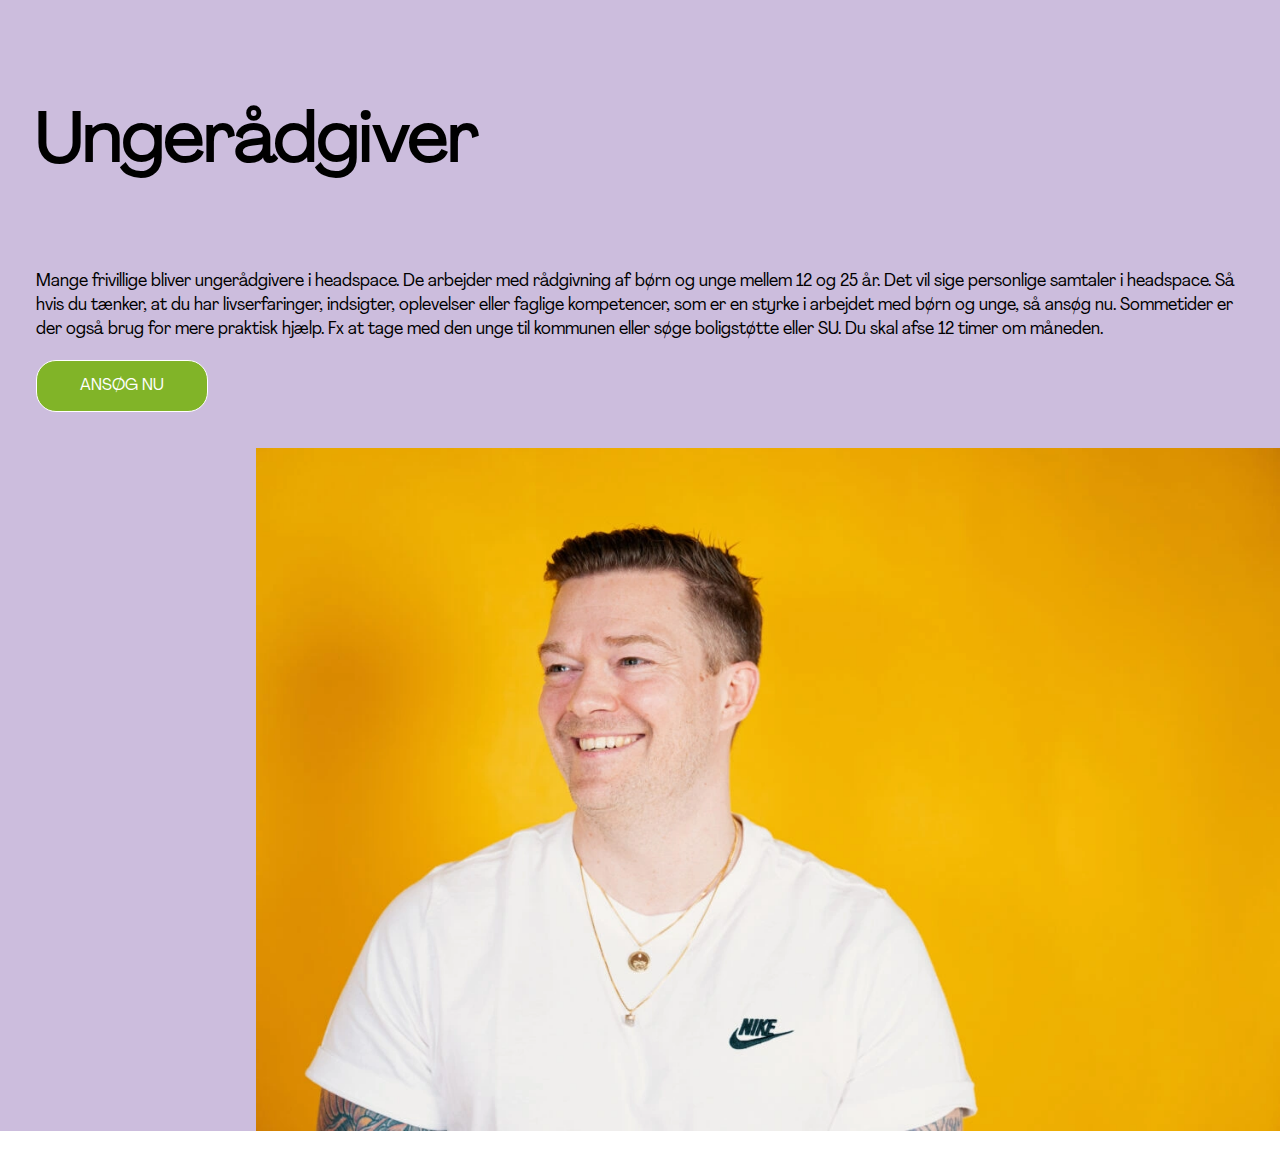
==== commit 9fa69a89: "slideshow - autoslide, virker" ====
--- a/billedegalleri.html
+++ b/billedegalleri.html
@@ -156,10 +156,6 @@
                 </div>
             </div>
 
-            <!--PREV & NEXT-->
-            <a class="prev" onclick="plusSlides(-1)">&#10094;</a>
-            <a class="next" onclick="plusSlides(1)">&#10095;</a>
-
             <!--DOTS-->
             <div>
                 <span class="dot" onclick="currentSlide(1)"></span>
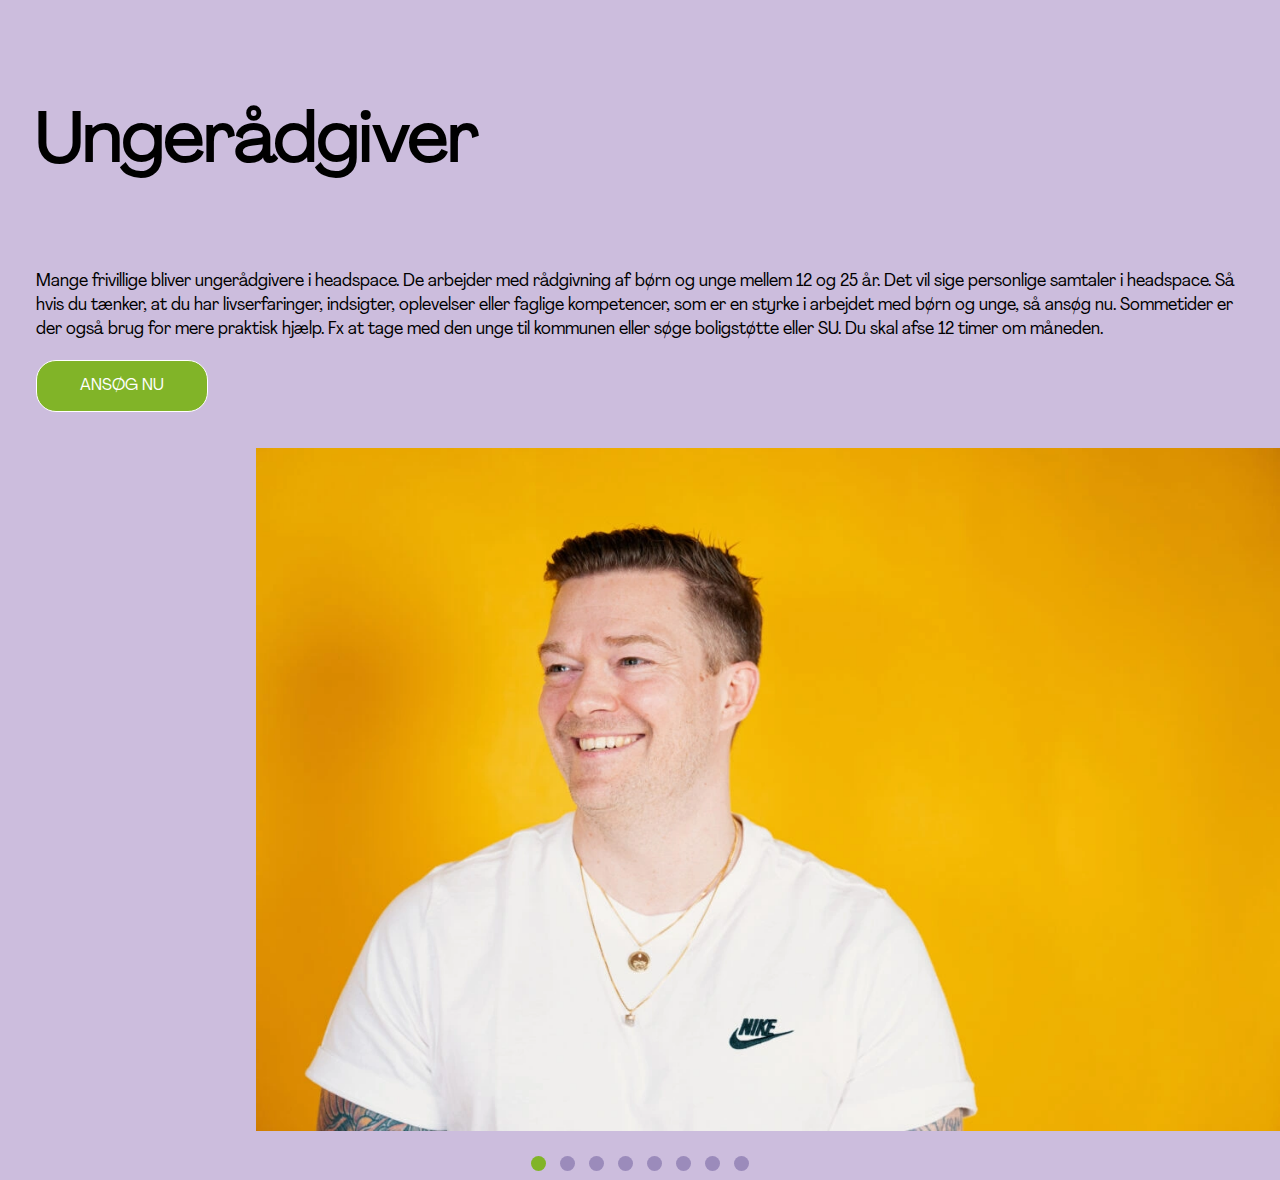
==== commit 4e95e483: "slideshow, js, phone" ====
--- a/billedegalleri.html
+++ b/billedegalleri.html
@@ -157,7 +157,7 @@
             </div>
 
             <!--DOTS-->
-            <div>
+            <div class="dot-container">
                 <span class="dot" onclick="currentSlide(1)"></span>
                 <span class="dot" onclick="currentSlide(2)"></span>
                 <span class="dot" onclick="currentSlide(3)"></span>
--- a/main.css
+++ b/main.css
@@ -79,6 +79,9 @@
 /*SECTION 2 - QUIZ */
 /*SECTION 3 - INFO */
 /*SECTION 4 - SLIDESHOW */
+.section-4 {
+    background-color: #CCBDDD;
+}
 .slide-box {
     background-color: #CCBDDD;
     width: 100%;
@@ -104,11 +107,21 @@
     height: auto;
 }
 
+.dot-container {
+    text-align: center;
+    margin-top: 20px;
+}
 .dot {
     height: 15px;
     width: 15px;
-    margin: 0 2px;
+    margin: 5px;
+    background-color: #9B8BBB;
+    border-radius: 50%;
     display: inline-block;
+}
+
+.dot.active {
+    background-color: #81b428;
 }
 /*SECTION 5 - Q&A*/
 /*SECTION 6 - INFO */
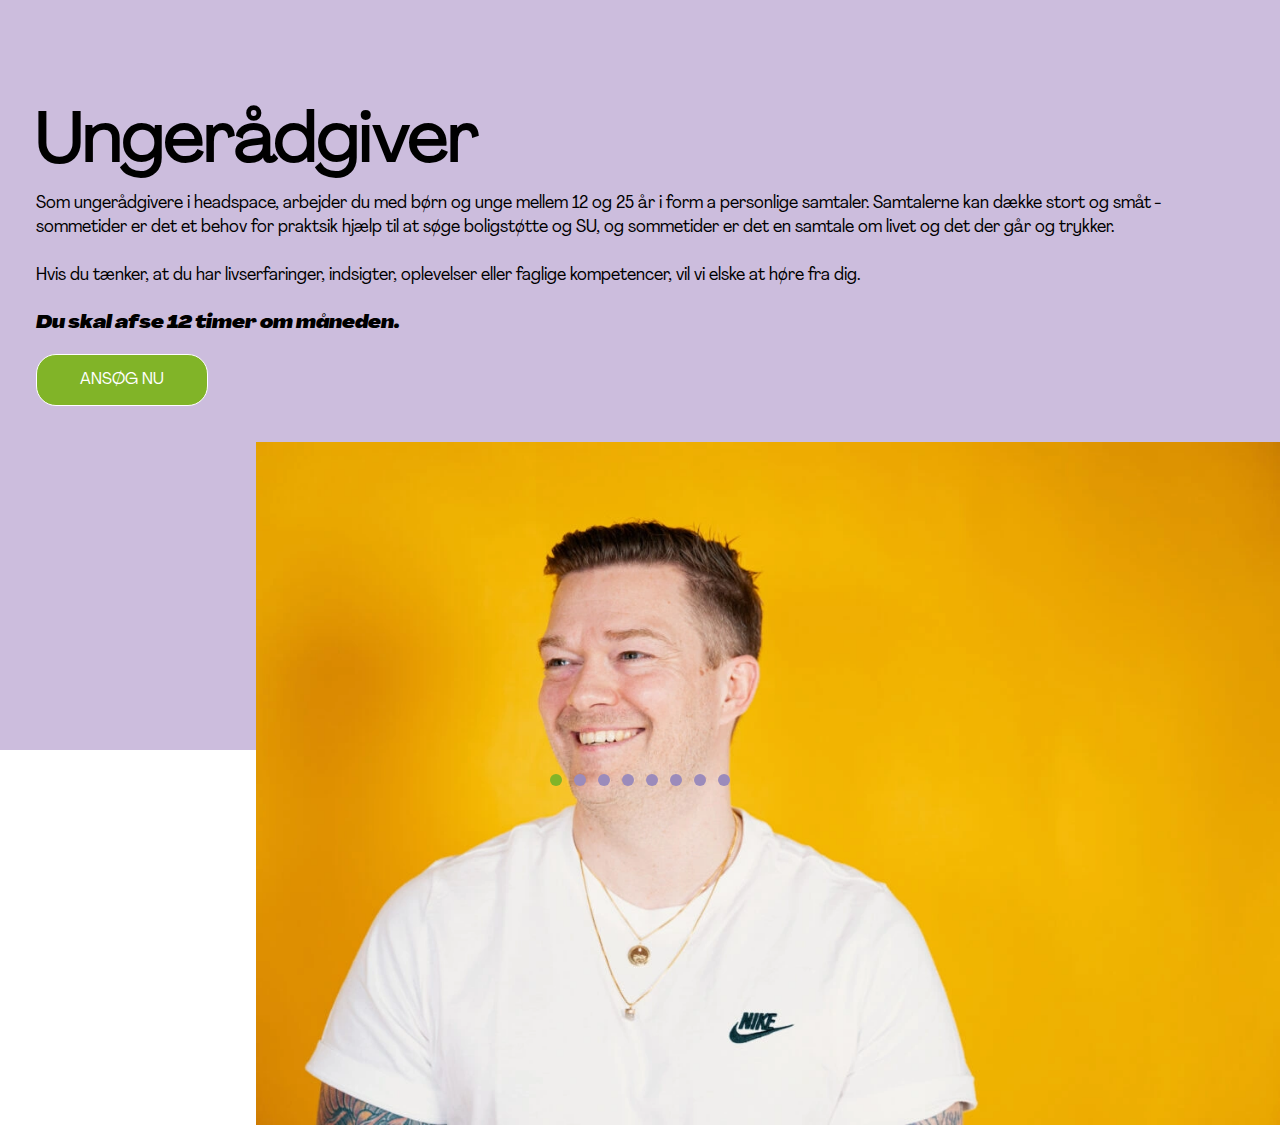
==== commit adc42c1a: "slideshow til telefon - fungerer" ====
--- a/billedegalleri.html
+++ b/billedegalleri.html
@@ -13,14 +13,18 @@
             <div class="slide-box">
                 <div class="slide-box__text">
                     <h3>Ungerådgiver</h3>
-                    <p>Mange frivillige bliver ungerådgivere i headspace. 
-                        De arbejder med rådgivning af børn og unge mellem 12 og 25 år. 
-                        Det vil sige personlige samtaler i headspace. Så hvis du tænker, 
-                        at du har livserfaringer, indsigter, oplevelser eller faglige 
-                        kompetencer, som er en styrke i arbejdet med børn og unge, så ansøg nu.
-                        Sommetider er der også brug for mere praktisk hjælp. 
-                        Fx at tage med den unge til kommunen eller søge boligstøtte eller SU.
-                        Du skal afse 12 timer om måneden.
+                    <p>Som ungerådgivere i headspace, arbejder du med børn og unge 
+                        mellem 12 og 25 år i form a personlige samtaler. 
+                        Samtalerne kan dække stort og småt - sommetider er det et behov for 
+                        praktsik hjælp til at søge boligstøtte og SU, og sommetider er det
+                        en samtale om livet og det der går og trykker. 
+                        <br>
+                        <br>
+                        Hvis du tænker, at du har livserfaringer, indsigter, oplevelser eller faglige 
+                        kompetencer, vil vi elske at høre fra dig. 
+                        <br>
+                        <br>
+                        <span class="slide-box__text-tider">Du skal afse 12 timer om måneden.</span>
                     </p>
                     <a href="#" class="cta-button">ANSØG NU</a>
                 </div>
@@ -32,11 +36,17 @@
             <div class="slide-box">
                 <div class="slide-box__text">
                     <h3>Chatrådgiver</h3>
-                    <p>Du kan også blive frivillig ungerådgiver i headspace chatten, 
-                        som har hjemme hos headspace Gentofte tæt ved Hellerup st.
-                        Vi stiller de samme krav til ungerådgivere i chatten 
-                        som til alle andre ungerådgivere i headspace. 
-                        Du skal kunne afse 6-8 timer om måneden.
+                    <p>Som frivillig i vores chat, får du samme undervisning og rådgivning,
+                        som vores ungerådgivere, der arbejder onsite. Det er en mulighed for dig
+                        der gerne vil snakke med unge, men som ikke kan se sig selv i et samtale-
+                        lokale. 
+                        <br>
+                        <br>
+                        Du vil ikke side alene, som chatfrivillig. De frivillige i chatten har 
+                        nemlig hovedkvarter hos headspace Gentofte, som ligger tæt på Hellerup station. 
+                        <br> 
+                        <br>
+                        <span class="slide-box__text-tider">Du skal kunne afse 6-8 timer om måneden.</span>
                     </p>
                     <a href="#" class="cta-button">ANSØG NU</a>
                 </div>
@@ -50,11 +60,16 @@
                     <h3>Grupperådgiver</h3>
                     <p>Som grupperådgiver sidder du med i gruppeforløb, 
                         hvor det at danne relationer, lytte og skabe et trygt rum 
-                        for de unge er i fokus. Du får en grupperådgiveruddannelse, 
-                        hvor du bliver klædt godt på til at facilitere et gruppeforløb 
-                        og løbende sparring. Gruppeforløbene bliver dannet lokalt 
-                        ud fra de behov, der er i centrene. 
-                        Du skal afse ca. 12 timer om måneden som frivillig.
+                        for de unge er i fokus. 
+                        <br>
+                        <br>
+                        Du får en grupperådgiveruddannelse, hvor du bliver klædt godt på 
+                        til at facilitere et gruppeforløb og løbende sparring. 
+                        Gruppeforløbene bliver dannet lokalt ud fra de behov, 
+                        der er i centrene. 
+                        <br>
+                        <br>
+                        <span class="slide-box__text-tider">Du skal afse ca. 12 timer om måneden som frivillig.</span>
                     </p>
                     <a href="#" class="cta-button">ANSØG NU</a>
                 </div>
@@ -68,12 +83,16 @@
                     <h3>Formidler</h3>
                     <p>Vi har også brug for frivillige, som vil lave 
                         kommunikation og fortælle om headspace, 
-                        så vi får flere til at bruge headspace. 
+                        så vi får flere til at bruge headspace.
+                        <br>
+                        <br>
                         Det kan fx være ved at holde oplæg på skoler, 
                         arrangere events eller ved at producere indhold til sociale medier. 
                         Eller måske er du god til at byde de unge velkomne og skabe hyggelige rammer? 
                         Så kan vi også have brug for dig i det lokale headspace.
-                        Du skal afse ca. 12 timer om måneden som frivillig.
+                        <br>
+                        <br>
+                        <span class="slide-box__text-tider">Du skal afse ca. 12 timer om måneden som frivillig.</span>
                     </p>
                     <a href="#" class="cta-button">ANSØG NU</a>
                 </div>
@@ -88,11 +107,15 @@
                     <p>headspace Family er et samtaletilbud, som skal sikre øget trivsel 
                         hos børn og unge i alderen 12-25 år ved at give deres pårørende 
                         den støtte og vejledning, de har brug for. 
+                        <br>
+                        <br>
                         Vi tilbyder både individuelle samtaler og samtaler til hele familien. 
                         Med din hjælp kan endnu flere få nogen at tale med. 
                         Vi søger i headspace Helsingør, Holbæk, Guldborgsund, 
                         Aarhus og Faaborg-Midtfyn.
-                        Du skal afse ca. 12 timer om måneden som frivillig.
+                        <br>
+                        <br>
+                        <span class="slide-box__text-tider">Du skal afse ca. 12 timer om måneden som frivillig.</span>
                     </p>
                     <a href="#" class="cta-button">ANSØG NU</a>
                 </div>
@@ -104,12 +127,17 @@
             <div class="slide-box">
                 <div class="slide-box__text">
                     <h3>Content Creator</h3>
-                    <p>Vi søger 2 frivillige til vores TikTok frivillig-gruppe. 
+                    <p>Vi søger lige nu også to frivillige til vores content creation frivillig-gruppe - 
+                        nogle med flair og passion for sociale medier, og som har lyst til at
+                        lægge sit fokus på TikTok.
+                        <br>
+                        <br>
                         Er du mellem 18-24 år og brænder for at skabe meningsfuldt 
-                        indhold på sociale medier? 
-                        Vil du være en stemme for ungdommen og samtidig styrke dine kommunikative evner? 
-                        Så er det dig, vi leder efter!
-                        Du skal afse ca. 8 timer om måneden som frivillig.
+                        indhold på sociale medier? Vil du være en stemme for ungdommen 
+                        og samtidig styrke dine kommunikative evner? Så er det dig, vi leder efter!
+                        <br>
+                        <br>
+                        <span class="slide-box__text-tider">Du skal afse ca. 8 timer om måneden som frivillig.</span>
                     </p>
                     <a href="#" class="cta-button">ANSØG NU</a>
                 </div>
@@ -121,16 +149,16 @@
             <div class="slide-box">
                 <div class="slide-box__text">
                     <h3>Dialog pilot</h3>
-                    <p>Du kan blive en del af headspaces DialogPiloter, 
-                        der tager ud til unge og afholder workshops, 
-                        med fokus på forskellige temaer, der vedrører mental sundhed.
-                        Vores workshops består primært af øvelser, der har til hensigt på en sjov og legende måde, 
-                        at starte den gode dialog med de unge.
-                        Så vil du gerne med ud og have det sjovt med unge 
-                        og samtidig sætte mental sundhed på dagsordenen? 
-                        Og er du god til at stå foran andre eller vil du gerne øve dig i det?
-                        Så ansøg om at blive DialogPilot.
-                        Du skal afse ca. 10 timer om måneden som frivillig.
+                    <p>headspaces DialogPiloter, tager ud og afholder workshops, med fokus på temaer,
+                         der vedrører mental sundhed. Vores workshops består primært af øvelser, 
+                         der har til hensigt, at starte den gode dialog med de unge.
+                        <br>
+                        <br>
+                        Vil du gerne med ud og have det sjovt med unge 
+                        og sætte mental sundhed på dagsordenen? 
+                        <br>
+                        <br>
+                        <span class="slide-box__text-tider">Du skal afse ca. 10 timer om måneden som frivillig.</span>
                     </p>
                     <a href="#" class="cta-button">ANSØG NU</a>
                 </div>
@@ -144,10 +172,14 @@
                     <h3>Rådgivningsansvarlig</h3>
                     <p>I headspace København og Frederiksberg søger vi lige nu frivillige 
                         til en nyoprettet funktion som frivillig rådgivningsansvarlig. 
+                        <br>
+                        <br>
                         Vi søger dig, som har erfaring med samtaler, sparring og feedback. 
                         Din primære opgave vil være at understøtte kvaliteten 
                         af vores samtaler gennem sparring med vores frivillige ungerådgivere.
-                        Du skal afse ca. 10 timer om måneden som frivillig.
+                        <br>
+                        <br>
+                        <span class="slide-box__text-tider">Du skal afse ca. 10 timer om måneden som frivillig.</span>
                     </p>
                     <a href="#" class="cta-button">ANSØG NU</a>
                 </div>
--- a/main.css
+++ b/main.css
@@ -39,13 +39,13 @@
 h3 {
     font-family: "Agrandir-regular";
     font-size: 24px;
-    line-height: 28px;
+    line-height: 24px;
 }
 
 p{
     font-family: "Agrandir-narrow";
     font-size: 16px;
-    line-height: 20px;
+    line-height: 24px;
 }
 /*BUTTONS*/
 .cta-button {
@@ -81,12 +81,16 @@
 /*SECTION 4 - SLIDESHOW */
 .section-4 {
     background-color: #CCBDDD;
+    height: 750px;
+    display: flex;
+    flex-direction: column;
+    justify-content: space-between;
 }
 .slide-box {
-    background-color: #CCBDDD;
-    width: 100%;
     display: flex;
     flex-direction: column;
+    justify-content: space-between;
+    height: 100%;
 }
 
 .slide-box__text {
@@ -94,8 +98,20 @@
     flex-direction: column;
     text-align: left;
     padding: 36px;
-}
-
+    flex-grow: 1;
+}
+
+.slide-box__text h3 {
+    margin-bottom: 10px;
+}
+
+.slide-box__text p {
+    margin-top: 0px;
+}
+
+.slide-box__text-tider {
+    font-family: "Agrandir-WideBlackItalic";
+}
 .slide-box__image {
     display: flex;
     justify-content: flex-end;
@@ -110,11 +126,14 @@
 .dot-container {
     text-align: center;
     margin-top: 20px;
-}
+    margin-bottom: 20px;
+    position: relative;
+}
+
 .dot {
-    height: 15px;
-    width: 15px;
-    margin: 5px;
+    height: 12px;
+    width: 12px;
+    margin: 4px;
     background-color: #9B8BBB;
     border-radius: 50%;
     display: inline-block;
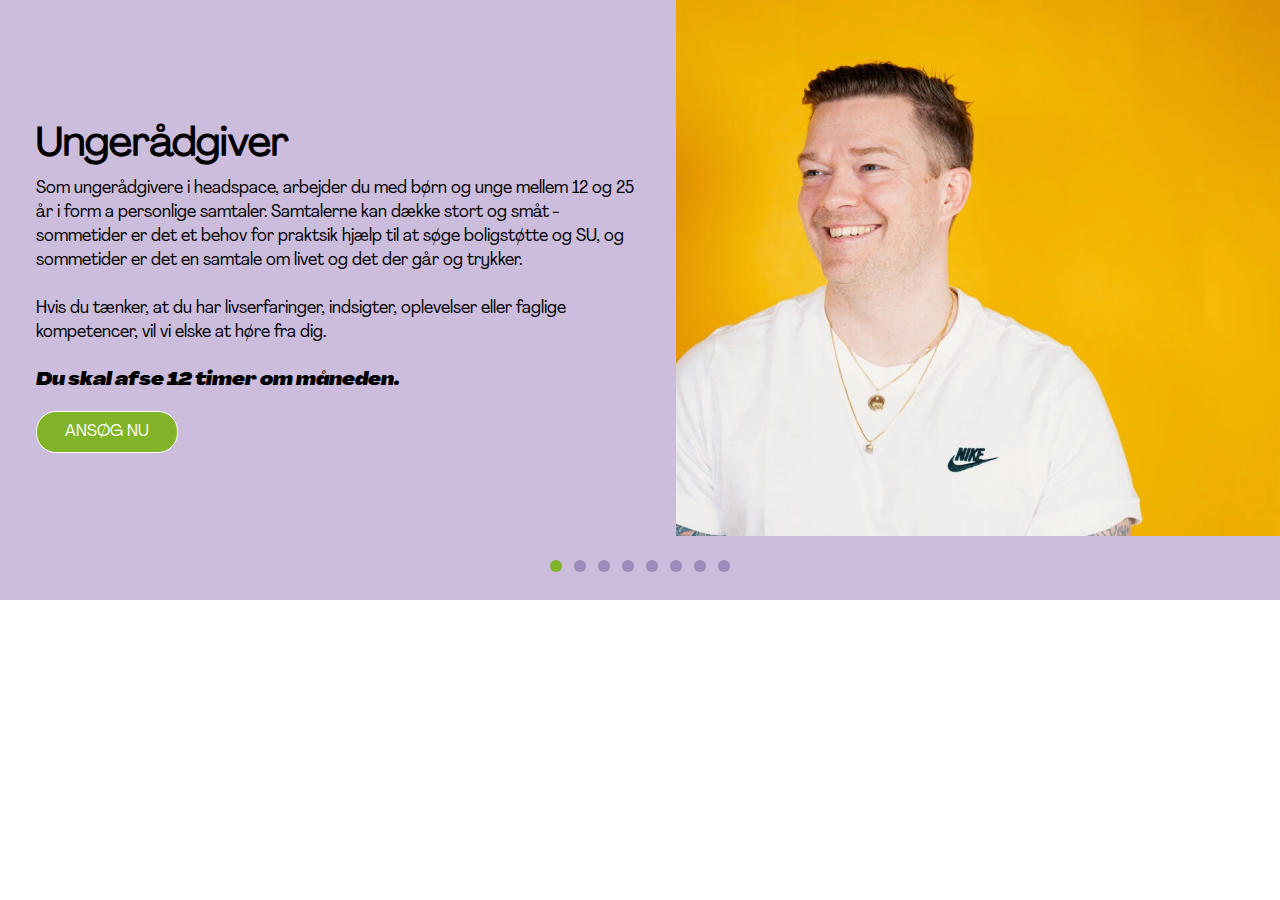
==== commit 6b50e409: "Slideshow, tablet, css" ====
--- a/billedegalleri.html
+++ b/billedegalleri.html
@@ -169,7 +169,7 @@
 
             <div class="slide-box">
                 <div class="slide-box__text">
-                    <h3>Rådgivningsansvarlig</h3>
+                    <h3>Rådgivnings-ansvarlig</h3>
                     <p>I headspace København og Frederiksberg søger vi lige nu frivillige 
                         til en nyoprettet funktion som frivillig rådgivningsansvarlig. 
                         <br>
--- a/main.css
+++ b/main.css
@@ -42,11 +42,12 @@
     line-height: 24px;
 }
 
-p{
+p {
     font-family: "Agrandir-narrow";
     font-size: 16px;
     line-height: 24px;
 }
+
 /*BUTTONS*/
 .cta-button {
     display: inline-block;
@@ -86,7 +87,12 @@
     flex-direction: column;
     justify-content: space-between;
 }
+
 .slide-box {
+    display: none;
+}
+
+.slide-box.active {
     display: flex;
     flex-direction: column;
     justify-content: space-between;
@@ -112,6 +118,7 @@
 .slide-box__text-tider {
     font-family: "Agrandir-WideBlackItalic";
 }
+
 .slide-box__image {
     display: flex;
     justify-content: flex-end;
@@ -142,6 +149,7 @@
 .dot.active {
     background-color: #81b428;
 }
+
 /*SECTION 5 - Q&A*/
 /*SECTION 6 - INFO */
 /*SECTION 7 - KONTAKTFORMULAR */
@@ -160,8 +168,8 @@
     }
     h3 {
         font-family: "Agrandir-regular";
-        font-size: 70px;
-        line-height: 76px;
+        font-size: 40px;
+        line-height: 44px;
     }
 
     p{
@@ -173,11 +181,11 @@
     /*BUTTONS*/
     .cta-button {
         display: inline-block;
-        width: 170px;
-        height: 50px;
+        width: 140px;
+        height: 40px;
         border-radius: 20px;
         font-size: 16px;
-        line-height: 50px;
+        line-height: 40px;
     }
     /*HEADER*/
     /*HERO*/
@@ -185,6 +193,78 @@
     /*SECTION 2 - QUIZ */
     /*SECTION 3 - INFO */
     /*SECTION 4 - SLIDESHOW */
+    .section-4 {
+        height: 600px;
+        display: flex;
+        flex-direction: column;
+        justify-content: space-between;
+    }
+    
+    .slide-box.active {
+        display: flex !important;
+        flex-direction: row !important;
+        align-items: center;
+        justify-content: center;
+        width: 100%;
+        height: 100%;
+    }
+    
+    .slide-box__text {
+        display: flex;
+        flex-direction: column;
+        text-align: left;
+        padding: 36px;
+        flex: 0.5;
+        max-width: 50%;
+    }
+    
+    .slide-box__text h3 {
+        margin-bottom: 10px;
+    }
+    
+    .slide-box__text p {
+        margin-top: 0px;
+    }
+    
+    .slide-box__text-tider {
+        font-family: "Agrandir-WideBlackItalic";
+    }
+    
+    .slide-box__image {
+        display: flex;
+        flex: 0.5;
+        max-width: 50%;
+        justify-content: center;
+        align-items: center;
+        height: 100%;
+        overflow: hidden;
+    }
+    
+    .slide-box__image img {
+        width: 100%;
+        height: 100%;
+        object-fit: cover;
+    }
+    
+    .dot-container {
+        text-align: center;
+        margin-top: 20px;
+        margin-bottom: 20px;
+        position: relative;
+    }
+    
+    .dot {
+        height: 12px;
+        width: 12px;
+        margin: 4px;
+        background-color: #9B8BBB;
+        border-radius: 50%;
+        display: inline-block;
+    }
+    
+    .dot.active {
+        background-color: #81b428;
+    }
     /*SECTION 5 - Q&A*/
     /*SECTION 6 - INFO */
     /*SECTION 7 - KONTAKTFORMULAR */
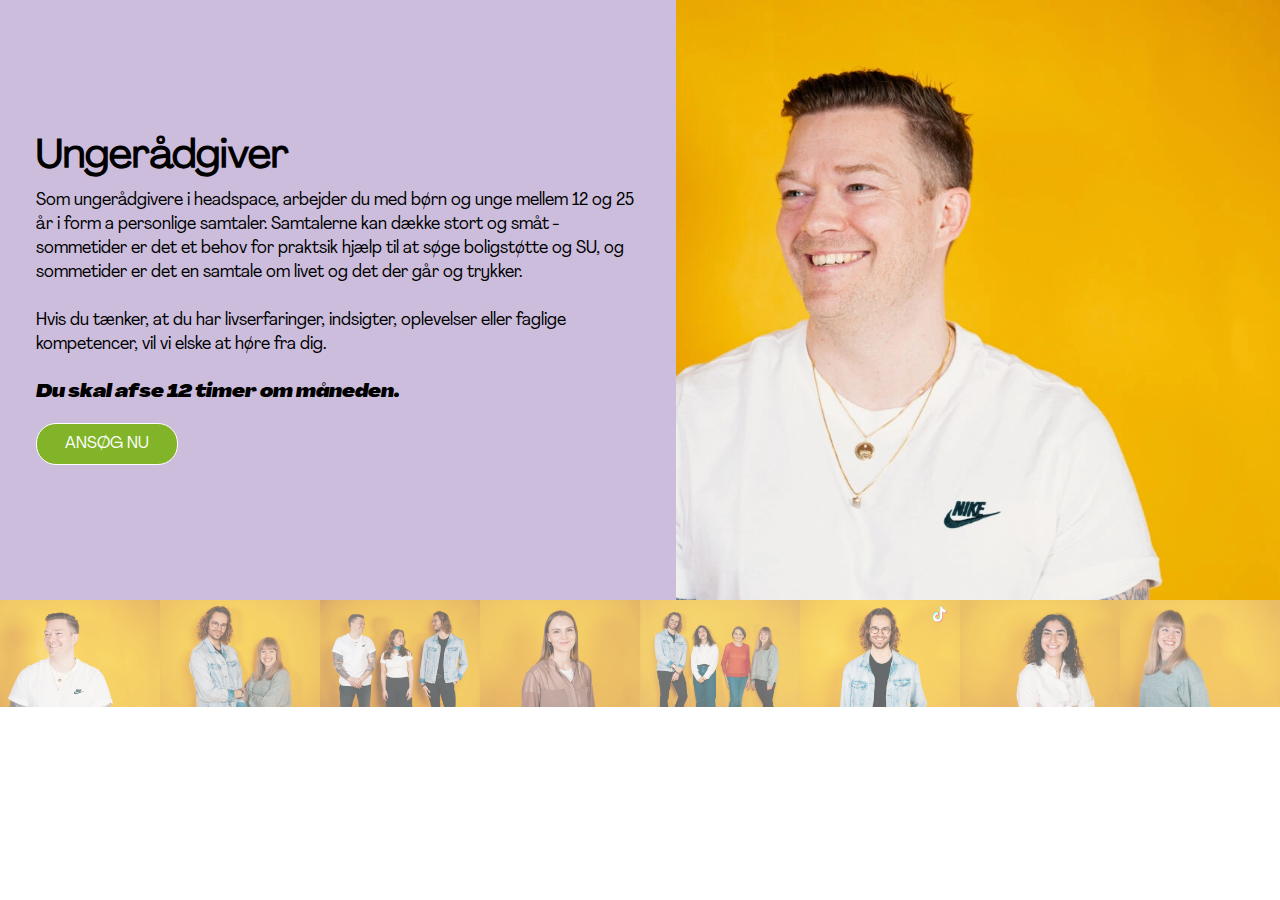
==== commit 106cf0db: "slideshow, tablet, css fixed" ====
--- a/billedegalleri.html
+++ b/billedegalleri.html
@@ -199,5 +199,33 @@
                 <span class="dot" onclick="currentSlide(7)"></span>
                 <span class="dot" onclick="currentSlide(8)"></span>
             </div>
+
+            <!--THUMBNAIL IMAGES-->
+            <div class="slide-box__row">
+                <div class="slide-box__column">
+                    <img class="demo cursor" src="images/frivillig_stilling_ungerådgiver.webp" onclick="currentSlide(1)" alt="Ung, smilende mand">
+                </div>
+                <div class="slide-box__column">
+                    <img class="demo cursor" src="images/frivillig_stilling_chat.webp" onclick="currentSlide(2)" alt="Ung, smilende mand og kvinde">
+                </div>
+                <div class="slide-box__column">
+                    <img class="demo cursor" src="images/frivillig_stilling_grupperådgiver.webp" onclick="currentSlide(3)" alt="Tre unge voksne, der smiler til hinanden">
+                </div>
+                <div class="slide-box__column">
+                    <img class="demo cursor" src="images/frivillig_stilling_formidler.webp" onclick="currentSlide(4)" alt="Ung kvinde, der smiler">
+                </div>
+                <div class="slide-box__column">
+                    <img class="demo cursor" src="images/frivillig_stilling_family.webp" onclick="currentSlide(5)" alt="Fire mennesker, der smiler">
+                </div>
+                <div class="slide-box__column">
+                    <img class="demo cursor" src="images/frivillig_stilling_contentcreator.webp" onclick="currentSlide(6)" alt="Ung, smilende mand">
+                </div>
+                <div class="slide-box__column">
+                    <img class="demo cursor" src="images/frivillig_stilling_dialogpilot.webp" onclick="currentSlide(7)" alt="Kvinde, der smiler">
+                </div>
+                <div class="slide-box__column">
+                    <img class="demo cursor" src="images/frivillig_stilling_rådgivningsansvarlig.webp" onclick="currentSlide(8)" alt="Kvinde, der smiler">
+                </div>
+            </div>
         </section>
     </body>--- a/main.css
+++ b/main.css
@@ -78,11 +78,20 @@
 /*HERO*/
 /*SECTION 1 - VIDEO MED JAKOB */
 /*SECTION 2 - QUIZ */
+.quiz-wrapper {
+    background-color: red;
+    padding: 2.5rem;
+}
+
+.quiz-title {
+    font-family: 'Agrandir-WideBlackItalic';
+    color: #81b428;
+}
 /*SECTION 3 - INFO */
 /*SECTION 4 - SLIDESHOW */
 .section-4 {
     background-color: #CCBDDD;
-    height: 750px;
+    height: 800px;
     display: flex;
     flex-direction: column;
     justify-content: space-between;
@@ -148,6 +157,14 @@
 
 .dot.active {
     background-color: #81b428;
+}
+
+.slide-box__row {
+    display: none;
+}
+
+.slide-box__column {
+    display: none;
 }
 
 /*SECTION 5 - Q&A*/
@@ -220,6 +237,7 @@
     
     .slide-box__text h3 {
         margin-bottom: 10px;
+        margin-top: 0px;
     }
     
     .slide-box__text p {
@@ -236,7 +254,7 @@
         max-width: 50%;
         justify-content: center;
         align-items: center;
-        height: 100%;
+        height: 600px;
         overflow: hidden;
     }
     
@@ -247,24 +265,41 @@
     }
     
     .dot-container {
-        text-align: center;
-        margin-top: 20px;
-        margin-bottom: 20px;
-        position: relative;
-    }
-    
-    .dot {
-        height: 12px;
-        width: 12px;
-        margin: 4px;
-        background-color: #9B8BBB;
-        border-radius: 50%;
-        display: inline-block;
-    }
-    
-    .dot.active {
-        background-color: #81b428;
-    }
+       display: none;
+    }
+
+    .slide-box__column{
+        display: flex;
+        flex-direction: column;
+        width: 12.5%;
+        box-sizing: border-box;
+    }
+
+    .slide-box__row {
+        display: flex;
+        flex-direction: row;
+        width: 100%;
+        justify-content: center;
+        flex-wrap: wrap;
+    }
+
+    .demo {
+        opacity: 0.6;
+        cursor: pointer;
+        width: 100%;
+        max-width: 100%;
+        height: auto;
+    }
+
+    .slide-box__column.active {
+        opacity: 1;
+    }
+    
+    .demo:hover {
+        opacity: 1;
+    }
+    
+   
     /*SECTION 5 - Q&A*/
     /*SECTION 6 - INFO */
     /*SECTION 7 - KONTAKTFORMULAR */
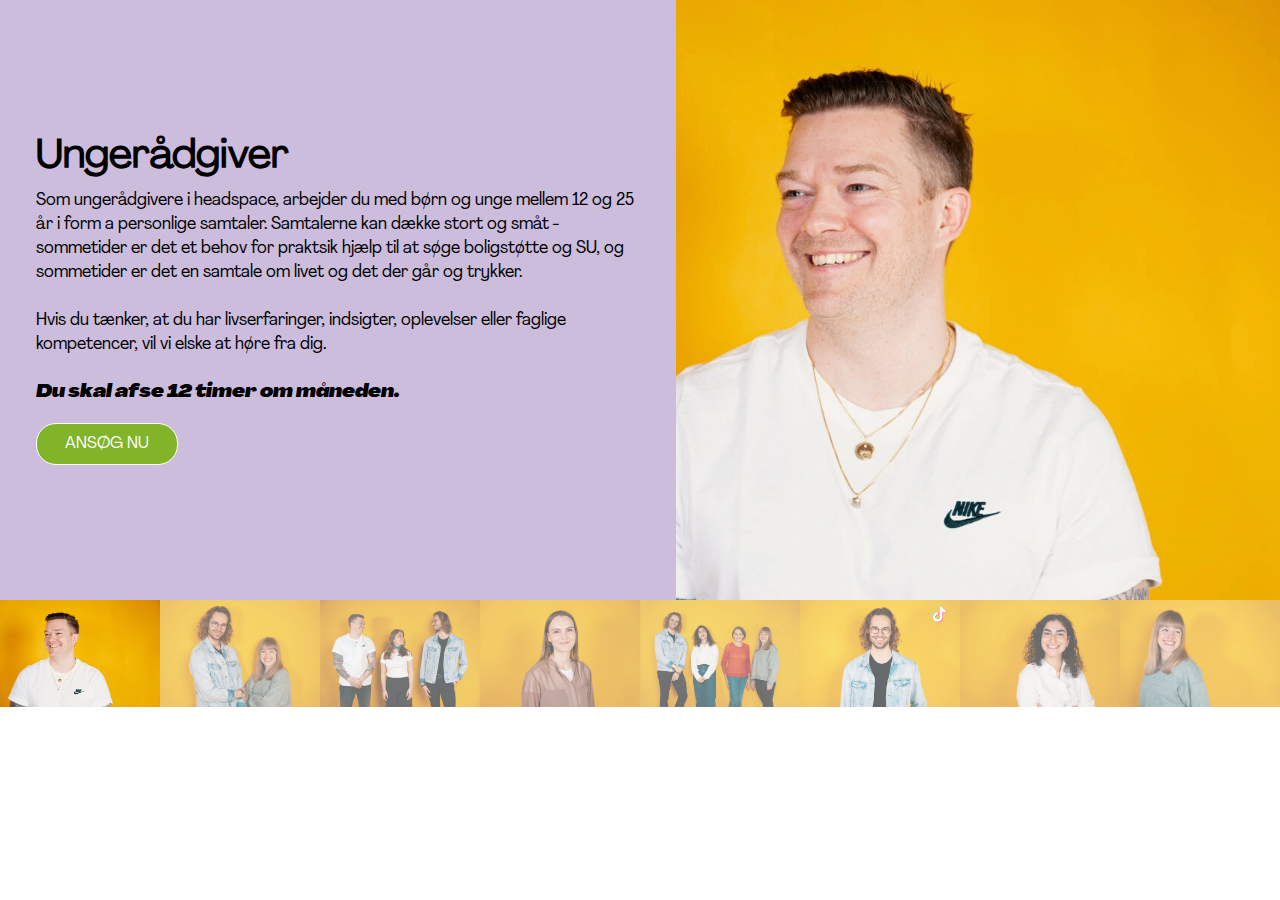
==== commit 50faaca0: "Slideshow, tablet, js virker" ====
--- a/billedegalleri.html
+++ b/billedegalleri.html
@@ -203,28 +203,28 @@
             <!--THUMBNAIL IMAGES-->
             <div class="slide-box__row">
                 <div class="slide-box__column">
-                    <img class="demo cursor" src="images/frivillig_stilling_ungerådgiver.webp" onclick="currentSlide(1)" alt="Ung, smilende mand">
-                </div>
-                <div class="slide-box__column">
-                    <img class="demo cursor" src="images/frivillig_stilling_chat.webp" onclick="currentSlide(2)" alt="Ung, smilende mand og kvinde">
-                </div>
-                <div class="slide-box__column">
-                    <img class="demo cursor" src="images/frivillig_stilling_grupperådgiver.webp" onclick="currentSlide(3)" alt="Tre unge voksne, der smiler til hinanden">
-                </div>
-                <div class="slide-box__column">
-                    <img class="demo cursor" src="images/frivillig_stilling_formidler.webp" onclick="currentSlide(4)" alt="Ung kvinde, der smiler">
-                </div>
-                <div class="slide-box__column">
-                    <img class="demo cursor" src="images/frivillig_stilling_family.webp" onclick="currentSlide(5)" alt="Fire mennesker, der smiler">
-                </div>
-                <div class="slide-box__column">
-                    <img class="demo cursor" src="images/frivillig_stilling_contentcreator.webp" onclick="currentSlide(6)" alt="Ung, smilende mand">
-                </div>
-                <div class="slide-box__column">
-                    <img class="demo cursor" src="images/frivillig_stilling_dialogpilot.webp" onclick="currentSlide(7)" alt="Kvinde, der smiler">
-                </div>
-                <div class="slide-box__column">
-                    <img class="demo cursor" src="images/frivillig_stilling_rådgivningsansvarlig.webp" onclick="currentSlide(8)" alt="Kvinde, der smiler">
+                    <img class="demo" src="images/frivillig_stilling_ungerådgiver.webp" onclick="currentSlide(1)" alt="Ung, smilende mand">
+                </div>
+                <div class="slide-box__column">
+                    <img class="demo" src="images/frivillig_stilling_chat.webp" onclick="currentSlide(2)" alt="Ung, smilende mand og kvinde">
+                </div>
+                <div class="slide-box__column">
+                    <img class="demo" src="images/frivillig_stilling_grupperådgiver.webp" onclick="currentSlide(3)" alt="Tre unge voksne, der smiler til hinanden">
+                </div>
+                <div class="slide-box__column">
+                    <img class="demo" src="images/frivillig_stilling_formidler.webp" onclick="currentSlide(4)" alt="Ung kvinde, der smiler">
+                </div>
+                <div class="slide-box__column">
+                    <img class="demo" src="images/frivillig_stilling_family.webp" onclick="currentSlide(5)" alt="Fire mennesker, der smiler">
+                </div>
+                <div class="slide-box__column">
+                    <img class="demo" src="images/frivillig_stilling_contentcreator.webp" onclick="currentSlide(6)" alt="Ung, smilende mand">
+                </div>
+                <div class="slide-box__column">
+                    <img class="demo" src="images/frivillig_stilling_dialogpilot.webp" onclick="currentSlide(7)" alt="Kvinde, der smiler">
+                </div>
+                <div class="slide-box__column">
+                    <img class="demo" src="images/frivillig_stilling_rådgivningsansvarlig.webp" onclick="currentSlide(8)" alt="Kvinde, der smiler">
                 </div>
             </div>
         </section>
--- a/main.css
+++ b/main.css
@@ -273,6 +273,12 @@
         flex-direction: column;
         width: 12.5%;
         box-sizing: border-box;
+        opacity: 0.6;
+        cursor: pointer;
+    }
+
+    .slide-box__column.active {
+        opacity: 1;
     }
 
     .slide-box__row {
@@ -282,21 +288,9 @@
         justify-content: center;
         flex-wrap: wrap;
     }
-
-    .demo {
-        opacity: 0.6;
-        cursor: pointer;
-        width: 100%;
-        max-width: 100%;
-        height: auto;
-    }
-
-    .slide-box__column.active {
-        opacity: 1;
-    }
     
     .demo:hover {
-        opacity: 1;
+        opacity: 1 !important;
     }
     
    
